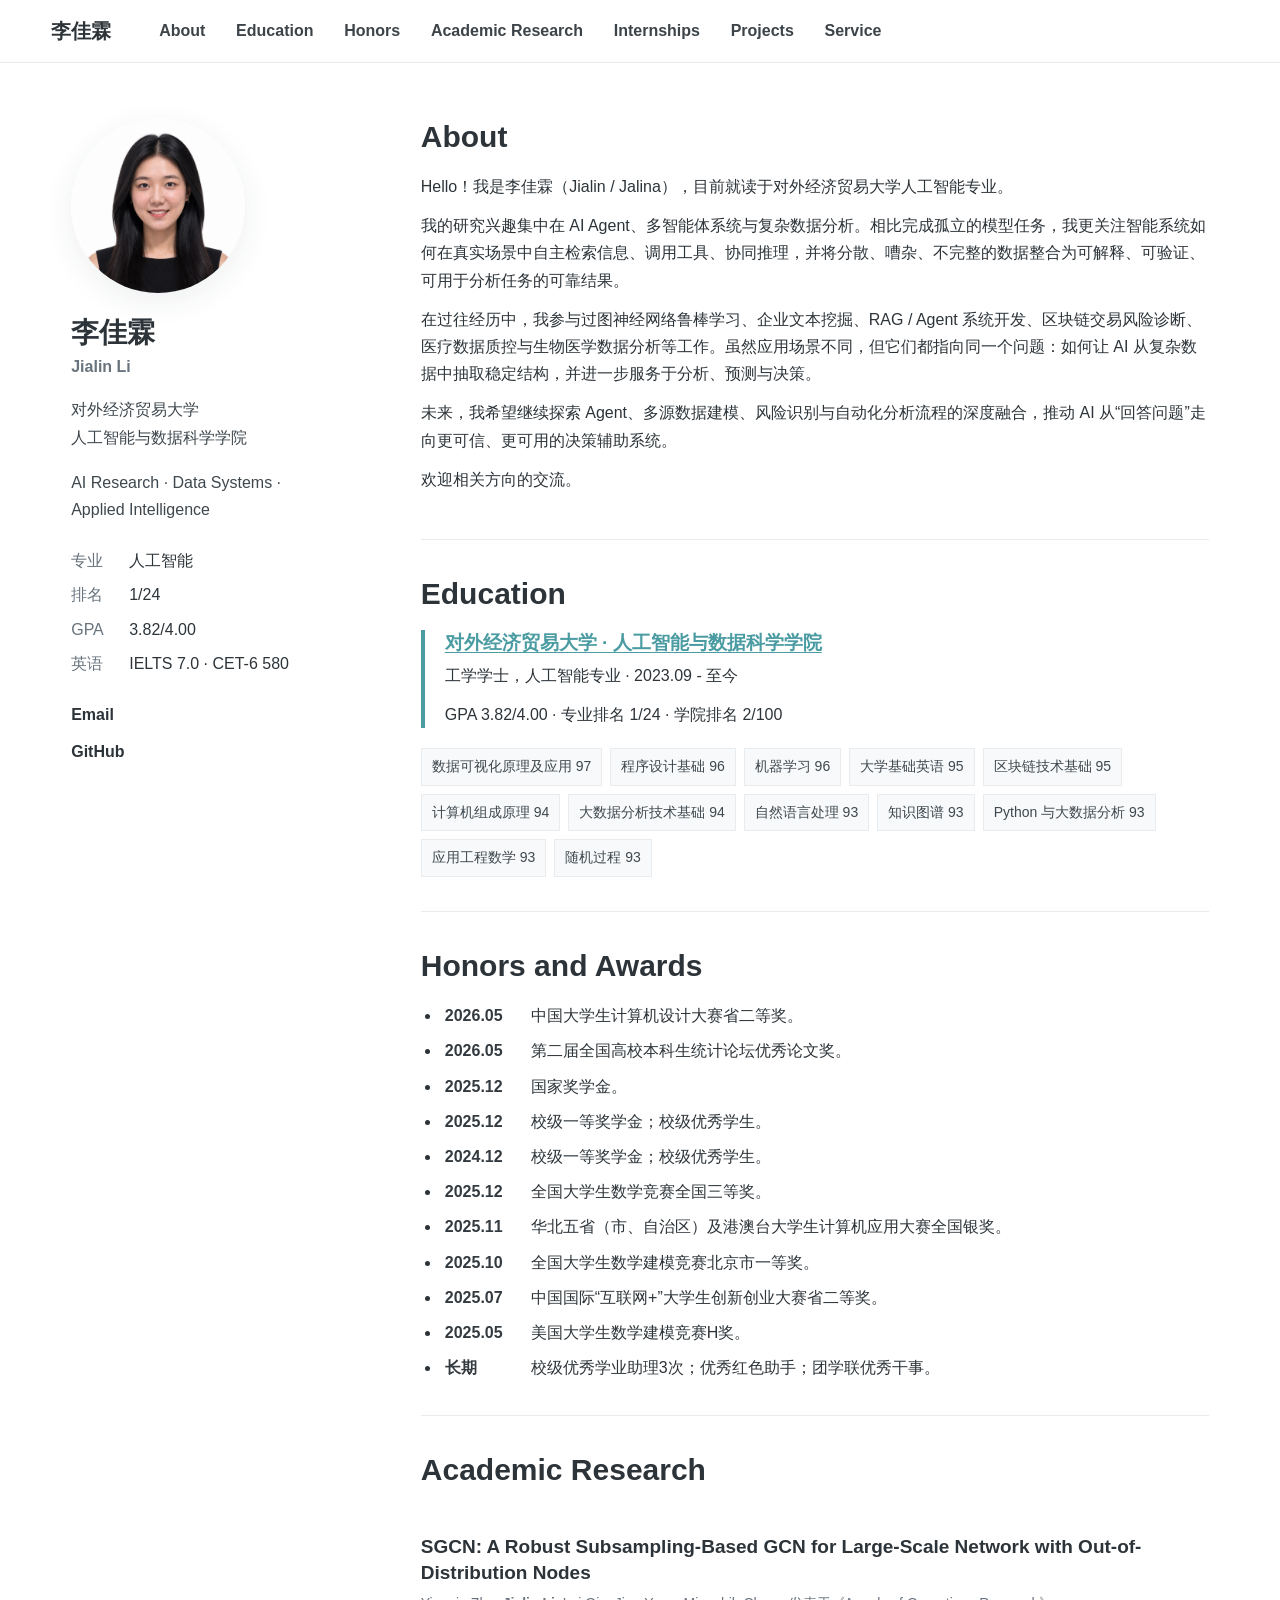
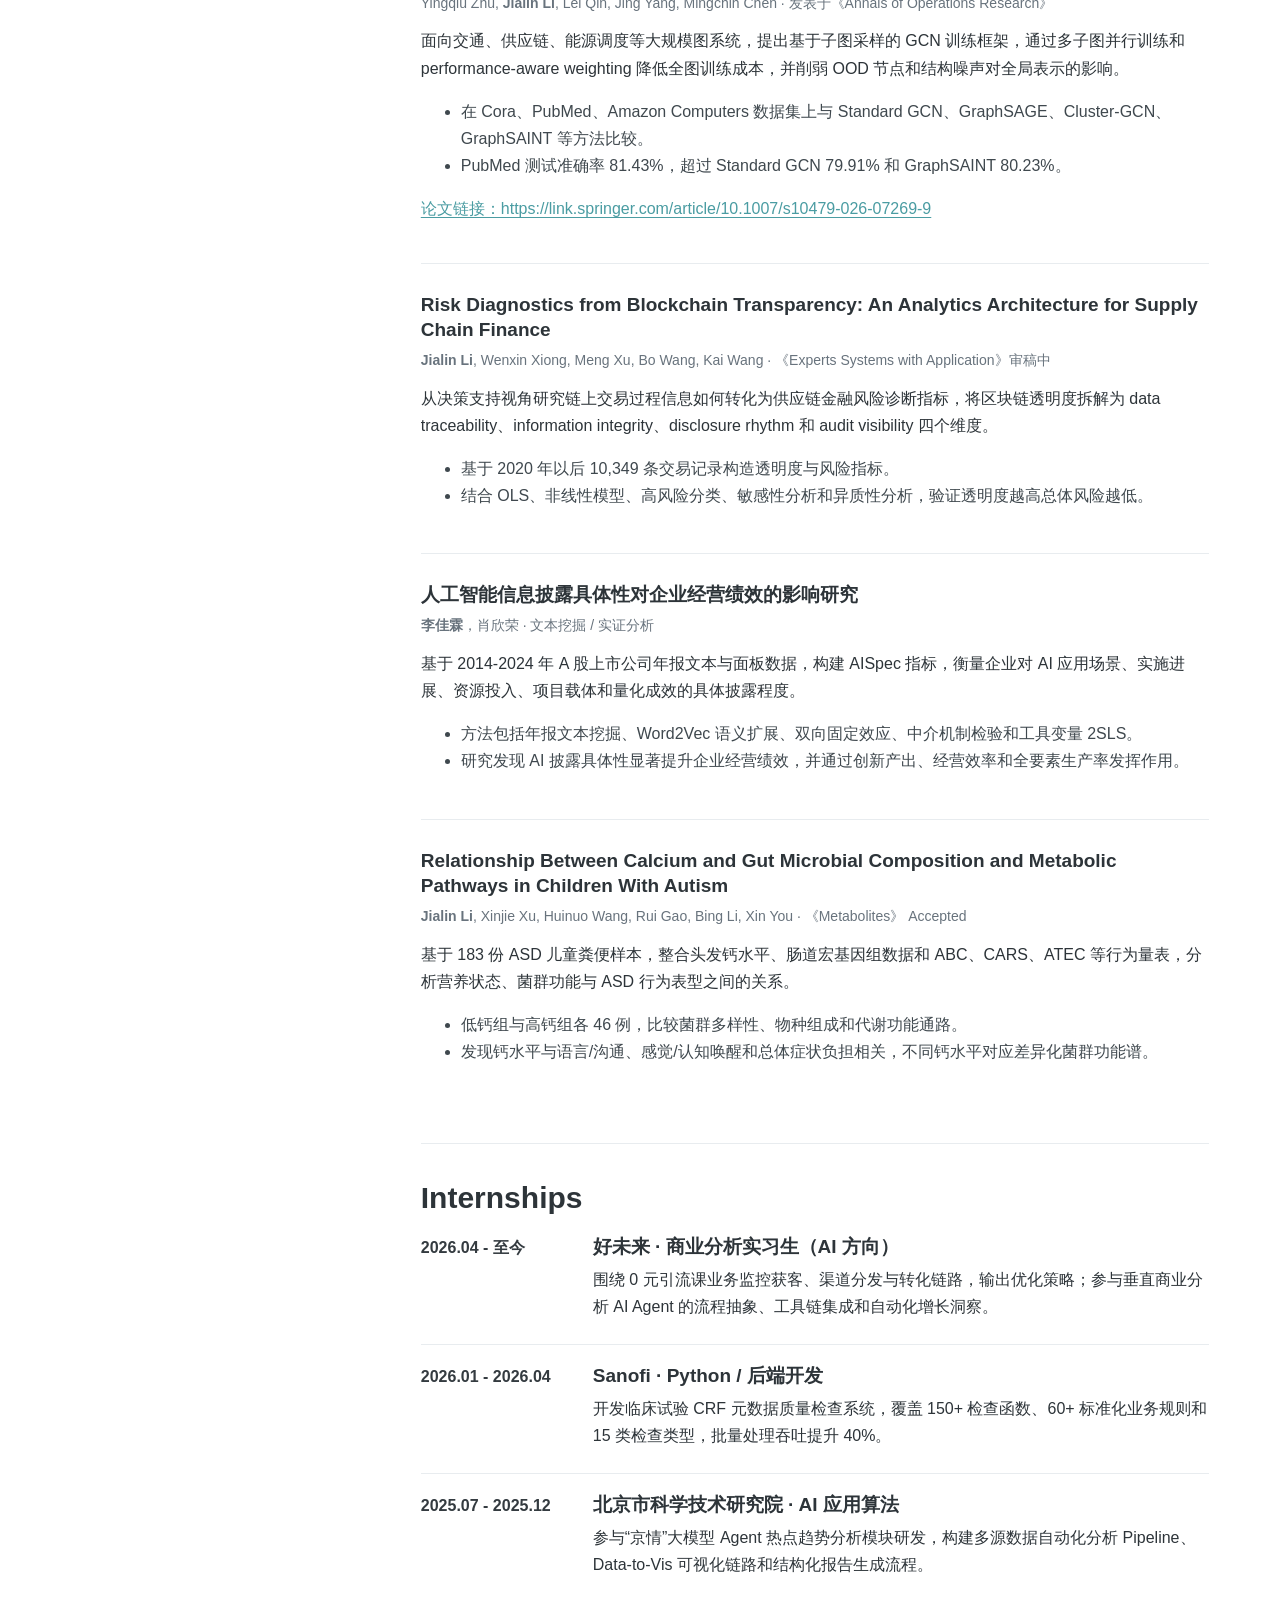
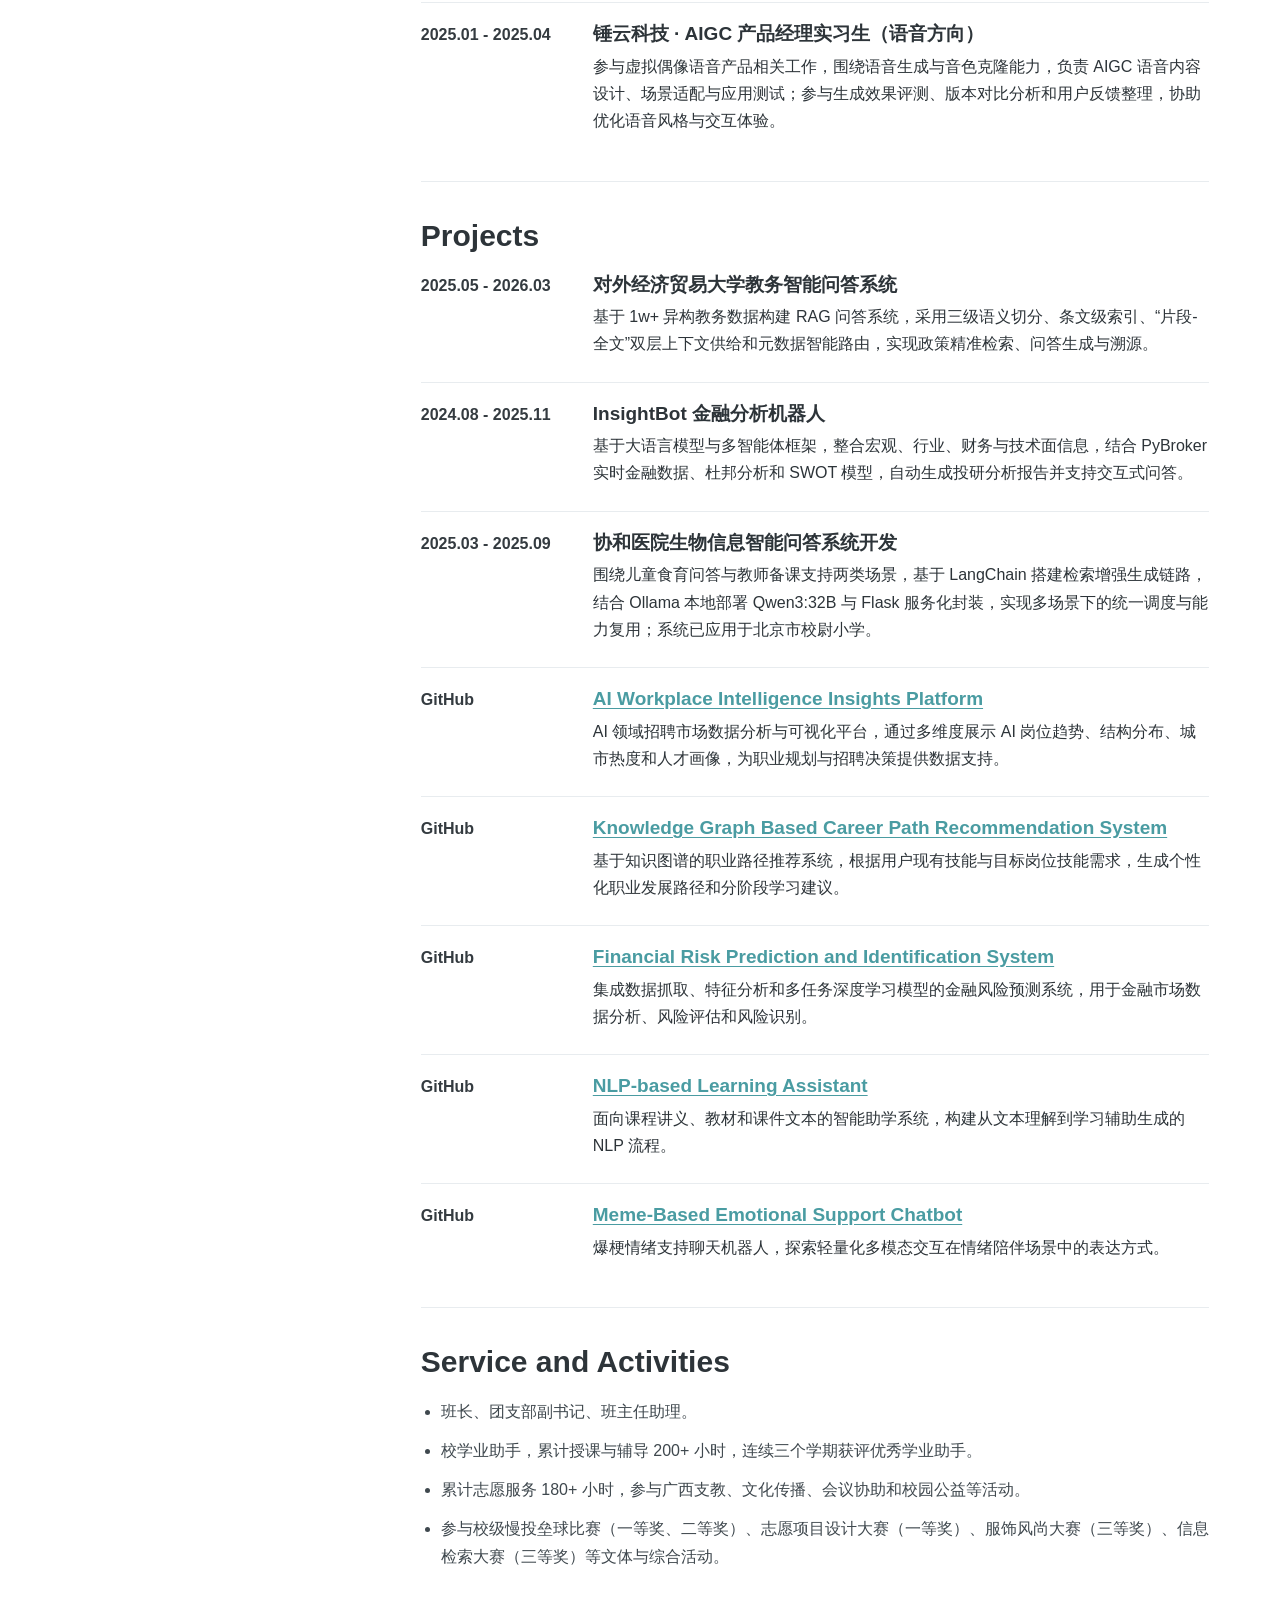
==== index.html @ 50bbad15 "Update index.html" ====
<!doctype html>
<html lang="zh-CN">
  <head>
    <meta charset="utf-8" />
    <meta name="viewport" content="width=device-width, initial-scale=1" />
    <meta name="description" content="李佳霖的学术个人主页。" />
    <title>李佳霖 | Academic Homepage</title>
    <link rel="stylesheet" href="scholar.css" />
  </head>
  <body>
    <header class="topbar">
      <a class="site-name" href="#home">李佳霖</a>
      <nav aria-label="页面导航">
        <a href="#about">About</a>
        <a href="#education">Education</a>
        <a href="#honors">Honors</a>
        <a href="#research">Academic Research</a>
        <a href="#internships">Internships</a>
        <a href="#projects">Projects</a>
        <a href="#service">Service</a>
      </nav>
    </header>

    <main id="home" class="layout">
      <aside class="sidebar">
        <img class="avatar" src="assets/avatar.jpg" alt="李佳霖头像" />
        <h1>李佳霖</h1>
        <p class="name-en">Jialin Li</p>
        <p class="affiliation">对外经济贸易大学<br />人工智能与数据科学学院</p>
        <p class="motto">AI Research · Data Systems · Applied Intelligence</p>

        <dl class="quick-info">
          <div><dt>专业</dt><dd>人工智能</dd></div>
          <div><dt>排名</dt><dd>1/24</dd></div>
          <div><dt>GPA</dt><dd>3.82/4.00</dd></div>
          <div><dt>英语</dt><dd>IELTS 7.0 · CET-6 580</dd></div>
        </dl>

        <div class="links">
          <a href="mailto:202393019@uibe.edu.cn">Email</a>
          <a href="https://github.com/Jaliiina" target="_blank" rel="noreferrer">GitHub</a>
        </div>
      </aside>

      <div class="content">
        <section id="about" class="section">
          <h2>About</h2>
          <p>
            Hello！我是李佳霖（Jialin / Jalina），目前就读于对外经济贸易大学人工智能专业。
          </p>
          <p>
            我的研究兴趣集中在 AI Agent、多智能体系统与复杂数据分析。相比完成孤立的模型任务，我更关注智能系统如何在真实场景中自主检索信息、调用工具、协同推理，并将分散、嘈杂、不完整的数据整合为可解释、可验证、可用于分析任务的可靠结果。
          </p>
          <p>
            在过往经历中，我参与过图神经网络鲁棒学习、企业文本挖掘、RAG / Agent 系统开发、区块链交易风险诊断、医疗数据质控与生物医学数据分析等工作。虽然应用场景不同，但它们都指向同一个问题：如何让 AI 从复杂数据中抽取稳定结构，并进一步服务于分析、预测与决策。
          </p>
          <p>
            未来，我希望继续探索 Agent、多源数据建模、风险识别与自动化分析流程的深度融合，推动 AI 从“回答问题”走向更可信、更可用的决策辅助系统。
          </p>
          <p>
            欢迎相关方向的交流。
          </p>
        </section>

        <section id="education" class="section">
          <h2>Education</h2>
          <div class="edu-item">
            <h3>对外经济贸易大学 · 人工智能与数据科学学院</h3>
            <p>工学学士，人工智能专业 · 2023.09 - 至今</p>
            <p>GPA 3.82/4.00 · 专业排名 1/24 · 学院排名 2/100</p>
          </div>
          <div class="course-grid">
            <span>数据可视化原理及应用 97</span>
            <span>程序设计基础 96</span>
            <span>机器学习 96</span>
            <span>大学基础英语 95</span>
            <span>区块链技术基础 95</span>
            <span>计算机组成原理 94</span>
            <span>大数据分析技术基础 94</span>
            <span>自然语言处理 93</span>
            <span>知识图谱 93</span>
            <span>Python 与大数据分析 93</span>
            <span>应用工程数学 93</span>
            <span>随机过程 93</span>
          </div>
        </section>

        <section id="honors" class="section">
          <h2>Honors and Awards</h2>
          <ul class="timeline compact">
            <li><time>2026.05</time><span>中国大学生计算机设计大赛省二等奖。</span></li>
            <li><time>2026.05</time><span>第二届全国高校本科生统计论坛优秀论文奖。</span></li>
            <li><time>2025.12</time><span>国家奖学金。</span></li>
            <li><time>2025.12</time><span>校级一等奖学金；校级优秀学生。</span></li>
            <li><time>2024.12</time><span>校级一等奖学金；校级优秀学生。</span></li>
            <li><time>2025.12</time><span>全国大学生数学竞赛全国三等奖。</span></li>
            <li><time>2025.11</time><span>华北五省（市、自治区）及港澳台大学生计算机应用大赛全国银奖。</span></li>
            <li><time>2025.10</time><span>全国大学生数学建模竞赛北京市一等奖。</span></li>
            <li><time>2025.07</time><span>中国国际“互联网+”大学生创新创业大赛省二等奖。</span></li>
            <li><time>2025.05</time><span>美国大学生数学建模竞赛H奖。</span></li>
            <li><time>长期</time><span>校级优秀学业助理3次；优秀红色助手；团学联优秀干事。</span></li>
          </ul>
        </section>

        <section id="research" class="section">
          <h2>Academic Research</h2>

          <article class="publication">
            <h3>SGCN: A Robust Subsampling-Based GCN for Large-Scale Network with Out-of-Distribution Nodes</h3>
            <p class="meta">Yingqiu Zhu, <b>Jialin Li</b>, Lei Qin, Jing Yang, Mingchih Chen · 发表于《Annals of Operations Research》</p>
            <p>面向交通、供应链、能源调度等大规模图系统，提出基于子图采样的 GCN 训练框架，通过多子图并行训练和 performance-aware weighting 降低全图训练成本，并削弱 OOD 节点和结构噪声对全局表示的影响。</p>
            <ul>
              <li>在 Cora、PubMed、Amazon Computers 数据集上与 Standard GCN、GraphSAGE、Cluster-GCN、GraphSAINT 等方法比较。</li>
              <li>PubMed 测试准确率 81.43%，超过 Standard GCN 79.91% 和 GraphSAINT 80.23%。</li>
            </ul>
            
            <p class="paper-link">
             <a href="https://link.springer.com/article/10.1007/s10479-026-07269-9" target="_blank" rel="noopener">论文链接：https://link.springer.com/article/10.1007/s10479-026-07269-9</a>
            </p>
          </article>

          <article class="publication">
            <h3>Risk Diagnostics from Blockchain Transparency: An Analytics Architecture for Supply Chain Finance</h3>
            <p class="meta"><b>Jialin Li</b>, Wenxin Xiong, Meng Xu, Bo Wang, Kai Wang · 《Experts Systems with Application》审稿中</p>
            <p>从决策支持视角研究链上交易过程信息如何转化为供应链金融风险诊断指标，将区块链透明度拆解为 data traceability、information integrity、disclosure rhythm 和 audit visibility 四个维度。</p>
            <ul>
              <li>基于 2020 年以后 10,349 条交易记录构造透明度与风险指标。</li>
              <li>结合 OLS、非线性模型、高风险分类、敏感性分析和异质性分析，验证透明度越高总体风险越低。</li>
            </ul>
          </article>

          <article class="publication">
            <h3>人工智能信息披露具体性对企业经营绩效的影响研究</h3>
            <p class="meta"><b>李佳霖</b>，肖欣荣 · 文本挖掘 / 实证分析</p>
            <p>基于 2014-2024 年 A 股上市公司年报文本与面板数据，构建 AISpec 指标，衡量企业对 AI 应用场景、实施进展、资源投入、项目载体和量化成效的具体披露程度。</p>
            <ul>
              <li>方法包括年报文本挖掘、Word2Vec 语义扩展、双向固定效应、中介机制检验和工具变量 2SLS。</li>
              <li>研究发现 AI 披露具体性显著提升企业经营绩效，并通过创新产出、经营效率和全要素生产率发挥作用。</li>
            </ul>
          </article>

          <article class="publication">
            <h3>Relationship Between Calcium and Gut Microbial Composition and Metabolic Pathways in Children With Autism</h3>
            <p class="meta"><b>Jialin Li</b>, Xinjie Xu, Huinuo Wang, Rui Gao, Bing Li, Xin You · 《Metabolites》 Accepted</p>
            <p>基于 183 份 ASD 儿童粪便样本，整合头发钙水平、肠道宏基因组数据和 ABC、CARS、ATEC 等行为量表，分析营养状态、菌群功能与 ASD 行为表型之间的关系。</p>
            <ul>
              <li>低钙组与高钙组各 46 例，比较菌群多样性、物种组成和代谢功能通路。</li>
              <li>发现钙水平与语言/沟通、感觉/认知唤醒和总体症状负担相关，不同钙水平对应差异化菌群功能谱。</li>
            </ul>
          </article>
        </section>

        <section id="internships" class="section">
          <h2>Internships</h2>
          <ul class="experience">
            <li>
              <time>2026.04 - 至今</time>
              <div>
                <h3>好未来 · 商业分析实习生（AI 方向）</h3>
                <p>围绕 0 元引流课业务监控获客、渠道分发与转化链路，输出优化策略；参与垂直商业分析 AI Agent 的流程抽象、工具链集成和自动化增长洞察。</p>
              </div>
            </li>
            <li>
              <time>2026.01 - 2026.04</time>
              <div>
                <h3>Sanofi · Python / 后端开发</h3>
                <p>开发临床试验 CRF 元数据质量检查系统，覆盖 150+ 检查函数、60+ 标准化业务规则和 15 类检查类型，批量处理吞吐提升 40%。</p>
              </div>
            </li>
            <li>
              <time>2025.07 - 2025.12</time>
              <div>
                <h3>北京市科学技术研究院 · AI 应用算法</h3>
                <p>参与“京情”大模型 Agent 热点趋势分析模块研发，构建多源数据自动化分析 Pipeline、Data-to-Vis 可视化链路和结构化报告生成流程。</p>
              </div>
            </li>
            <li>
              <time>2025.01 - 2025.04</time>
              <div>
                <h3>锤云科技 · AIGC 产品经理实习生（语音方向）</h3>
                <p>参与虚拟偶像语音产品相关工作，围绕语音生成与音色克隆能力，负责 AIGC 语音内容设计、场景适配与应用测试；参与生成效果评测、版本对比分析和用户反馈整理，协助优化语音风格与交互体验。</p>
              </div>
            </li>
          </ul>
        </section>

        <section id="projects" class="section">
          <h2>Projects</h2>
          <ul class="experience">
            <li>
              <time>2025.05 - 2026.03</time>
              <div>
                <h3>对外经济贸易大学教务智能问答系统</h3>
                <p>基于 1w+ 异构教务数据构建 RAG 问答系统，采用三级语义切分、条文级索引、“片段-全文”双层上下文供给和元数据智能路由，实现政策精准检索、问答生成与溯源。</p>
              </div>
            </li>
            <li>
              <time>2024.08 - 2025.11</time>
              <div>
                <h3>InsightBot 金融分析机器人</h3>
                <p>基于大语言模型与多智能体框架，整合宏观、行业、财务与技术面信息，结合 PyBroker 实时金融数据、杜邦分析和 SWOT 模型，自动生成投研分析报告并支持交互式问答。</p>
              </div>
            </li>
            <li>
              <time>2025.03 - 2025.09</time>
              <div>
                <h3>协和医院生物信息智能问答系统开发</h3>
                <p>围绕儿童食育问答与教师备课支持两类场景，基于 LangChain 搭建检索增强生成链路，结合 Ollama 本地部署 Qwen3:32B 与 Flask 服务化封装，实现多场景下的统一调度与能力复用；系统已应用于北京市校尉小学。</p>
              </div>
            </li>
            <li>
              <time>GitHub</time>
              <div>
                <h3><a href="https://github.com/Jaliiina/AI-Workplace-Intelligence-Insights-Platform" target="_blank" rel="noreferrer">AI Workplace Intelligence Insights Platform</a></h3>
                <p>AI 领域招聘市场数据分析与可视化平台，通过多维度展示 AI 岗位趋势、结构分布、城市热度和人才画像，为职业规划与招聘决策提供数据支持。</p>
              </div>
            </li>
            <li>
              <time>GitHub</time>
              <div>
                <h3><a href="https://github.com/Jaliiina/Knowledge-Graph-Based-Career-Path-Recommendation-System" target="_blank" rel="noreferrer">Knowledge Graph Based Career Path Recommendation System</a></h3>
                <p>基于知识图谱的职业路径推荐系统，根据用户现有技能与目标岗位技能需求，生成个性化职业发展路径和分阶段学习建议。</p>
              </div>
            </li>
            <li>
              <time>GitHub</time>
              <div>
                <h3><a href="https://github.com/Jaliiina/Financial-Risk-Prediction-and-Identification-System" target="_blank" rel="noreferrer">Financial Risk Prediction and Identification System</a></h3>
                <p>集成数据抓取、特征分析和多任务深度学习模型的金融风险预测系统，用于金融市场数据分析、风险评估和风险识别。</p>
              </div>
            </li>
            <li>
              <time>GitHub</time>
              <div>
                <h3><a href="https://github.com/Jaliiina/NLP-based-Learning-Assistant" target="_blank" rel="noreferrer">NLP-based Learning Assistant</a></h3>
                <p>面向课程讲义、教材和课件文本的智能助学系统，构建从文本理解到学习辅助生成的 NLP 流程。</p>
              </div>
            </li>
            <li>
              <time>GitHub</time>
              <div>
                <h3><a href="https://github.com/Jaliiina/Meme-Based-Emotional-Support-Chatbot" target="_blank" rel="noreferrer">Meme-Based Emotional Support Chatbot</a></h3>
                <p>爆梗情绪支持聊天机器人，探索轻量化多模态交互在情绪陪伴场景中的表达方式。</p>
              </div>
            </li>
          </ul>
        </section>

        <section id="service" class="section">
          <h2>Service and Activities</h2>
          <ul class="service-list">
            <li>班长、团支部副书记、班主任助理。</li>
            <li>校学业助手，累计授课与辅导 200+ 小时，连续三个学期获评优秀学业助手。</li>
            <li>累计志愿服务 180+ 小时，参与广西支教、文化传播、会议协助和校园公益等活动。</li>
            <li>参与校级慢投垒球比赛（一等奖、二等奖）、志愿项目设计大赛（一等奖）、服饰风尚大赛（三等奖）、信息检索大赛（三等奖）等文体与综合活动。</li>
          </ul>
        </section>
      </div>
    </main>
  </body>
</html>
---- scholar.css ----
:root {
  --ink: #2d3439;
  --muted: #68737d;
  --link: #4a9ca2;
  --line: #e8ecef;
  --soft: #f7f9fa;
  --paper: #ffffff;
  --accent: #2f6f86;
}

* {
  box-sizing: border-box;
}

html {
  scroll-behavior: smooth;
}

body {
  margin: 0;
  color: var(--ink);
  background: var(--paper);
  font-family: Inter, "Segoe UI", "PingFang SC", "Microsoft YaHei", Arial, sans-serif;
  line-height: 1.7;
}

a {
  color: var(--link);
  text-decoration: underline;
  text-underline-offset: 3px;
}

.topbar {
  position: sticky;
  top: 0;
  z-index: 10;
  display: flex;
  align-items: center;
  gap: 48px;
  border-bottom: 1px solid var(--line);
  padding: 14px clamp(18px, 4vw, 54px);
  background: rgba(255, 255, 255, 0.94);
  backdrop-filter: blur(10px);
}

.site-name {
  color: var(--ink);
  font-size: 20px;
  font-weight: 800;
  text-decoration: none;
}

.topbar nav {
  display: flex;
  gap: clamp(16px, 2.4vw, 34px);
  overflow-x: auto;
  white-space: nowrap;
}

.topbar nav a {
  color: #3d4449;
  font-weight: 650;
  text-decoration: none;
}

.topbar nav a:hover {
  color: var(--accent);
}

.layout {
  display: grid;
  grid-template-columns: 260px minmax(0, 1fr);
  gap: clamp(42px, 7vw, 96px);
  max-width: 1240px;
  margin: 0 auto;
  padding: 56px clamp(20px, 4vw, 54px) 90px;
}

.sidebar {
  position: sticky;
  top: 86px;
  align-self: start;
}

.avatar {
  display: block;
  width: 174px;
  height: 174px;
  border-radius: 50%;
  object-fit: cover;
  object-position: center 42%;
  box-shadow: 0 8px 30px rgba(33, 49, 58, 0.08);
}

.sidebar h1 {
  margin: 24px 0 0;
  font-size: 28px;
  line-height: 1.15;
}

.name-en {
  margin: 4px 0 16px;
  color: var(--muted);
  font-weight: 700;
}

.affiliation,
.motto {
  margin: 0 0 18px;
  color: #3e474d;
}

.quick-info {
  display: grid;
  gap: 7px;
  margin: 24px 0;
}

.quick-info div {
  display: grid;
  grid-template-columns: 48px 1fr;
  gap: 10px;
}

.quick-info dt {
  color: var(--muted);
}

.quick-info dd {
  margin: 0;
  color: var(--ink);
}

.links {
  display: grid;
  gap: 10px;
}

.links a {
  color: var(--ink);
  font-weight: 650;
  text-decoration: none;
}

.links a:hover {
  color: var(--accent);
}

.content {
  min-width: 0;
}

.section {
  scroll-margin-top: 90px;
  border-bottom: 1px solid var(--line);
  padding: 0 0 34px;
  margin-bottom: 36px;
}

.section h2 {
  margin: 0 0 18px;
  font-size: 30px;
  line-height: 1.2;
}

.section h3 {
  margin: 0 0 6px;
  font-size: 19px;
  line-height: 1.35;
}

.section p {
  margin: 0 0 12px;
}

.timeline,
.experience,
.service-list {
  display: grid;
  gap: 12px;
  margin: 0;
  padding-left: 20px;
}

.timeline li {
  padding-left: 4px;
}

.timeline time,
.experience time {
  display: inline-block;
  min-width: 86px;
  color: #343b40;
  font-weight: 800;
}

.timeline.compact {
  gap: 8px;
}

.publication {
  border-top: 1px solid var(--line);
  padding: 28px 0;
}

.publication:first-of-type {
  border-top: 0;
}

.meta {
  color: var(--muted);
  font-size: 14px;
}

.publication ul,
.service-list {
  color: #3f484e;
}

.activity-list {
  display: grid;
  gap: 6px;
  margin: 8px 0 0;
  padding-left: 20px;
  color: #3f484e;
}

.edu-item {
  border-left: 4px solid var(--link);
  padding-left: 20px;
  margin-bottom: 20px;
}

.edu-item h3 {
  color: var(--link);
  text-decoration: underline;
  text-underline-offset: 3px;
}

.course-grid {
  display: flex;
  flex-wrap: wrap;
  gap: 8px;
}

.course-grid span {
  border: 1px solid var(--line);
  padding: 6px 10px;
  background: var(--soft);
  color: #3f484e;
  font-size: 14px;
}

.experience {
  padding-left: 0;
  list-style: none;
}

.experience li {
  display: grid;
  grid-template-columns: 150px minmax(0, 1fr);
  gap: 22px;
  border-top: 1px solid var(--line);
  padding-top: 18px;
}

.experience li:first-child {
  border-top: 0;
  padding-top: 0;
}

@media (max-width: 900px) {
  .layout {
    grid-template-columns: 1fr;
    gap: 34px;
  }

  .sidebar {
    position: static;
  }

  .avatar {
    width: 150px;
    height: 150px;
  }

  .experience li {
    grid-template-columns: 1fr;
  }

}

@media (max-width: 640px) {
  .topbar {
    align-items: flex-start;
    flex-direction: column;
    gap: 10px;
  }

  .topbar nav {
    width: 100%;
  }

  .layout {
    padding-top: 34px;
  }
}
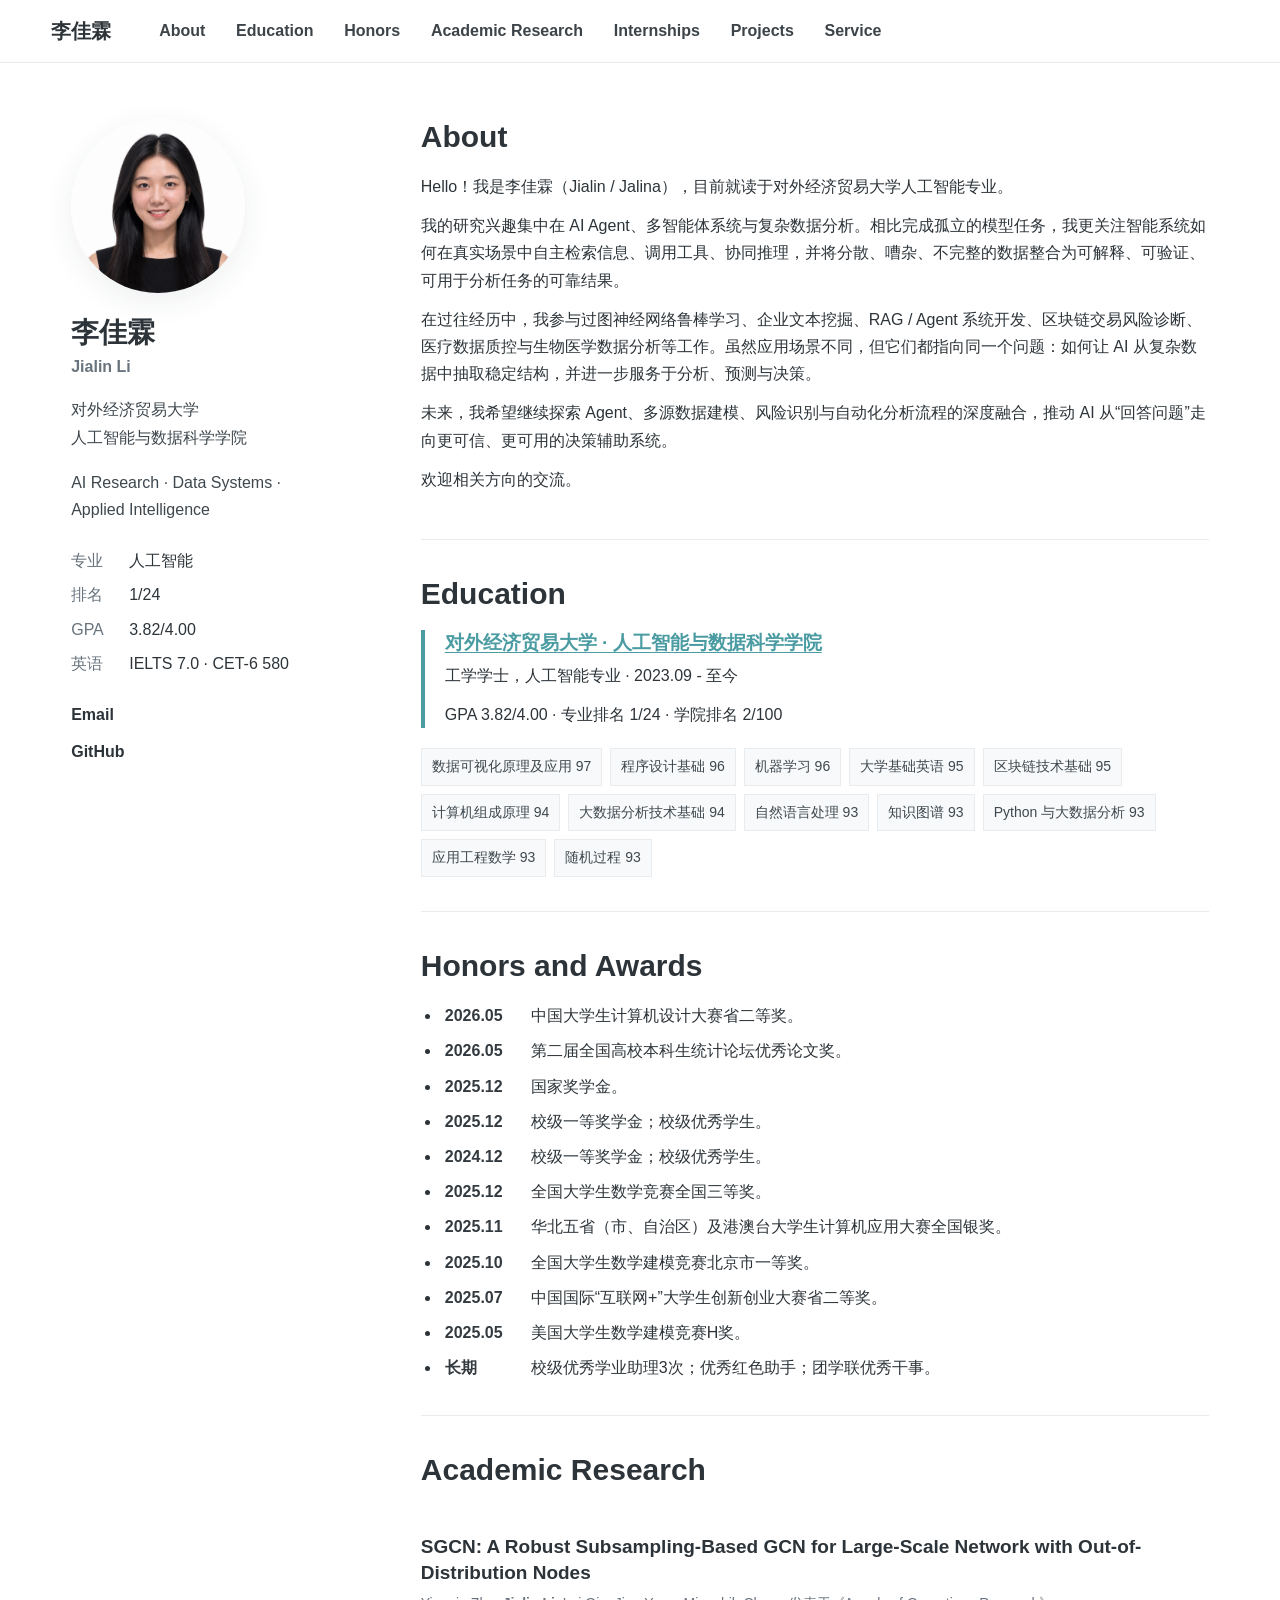
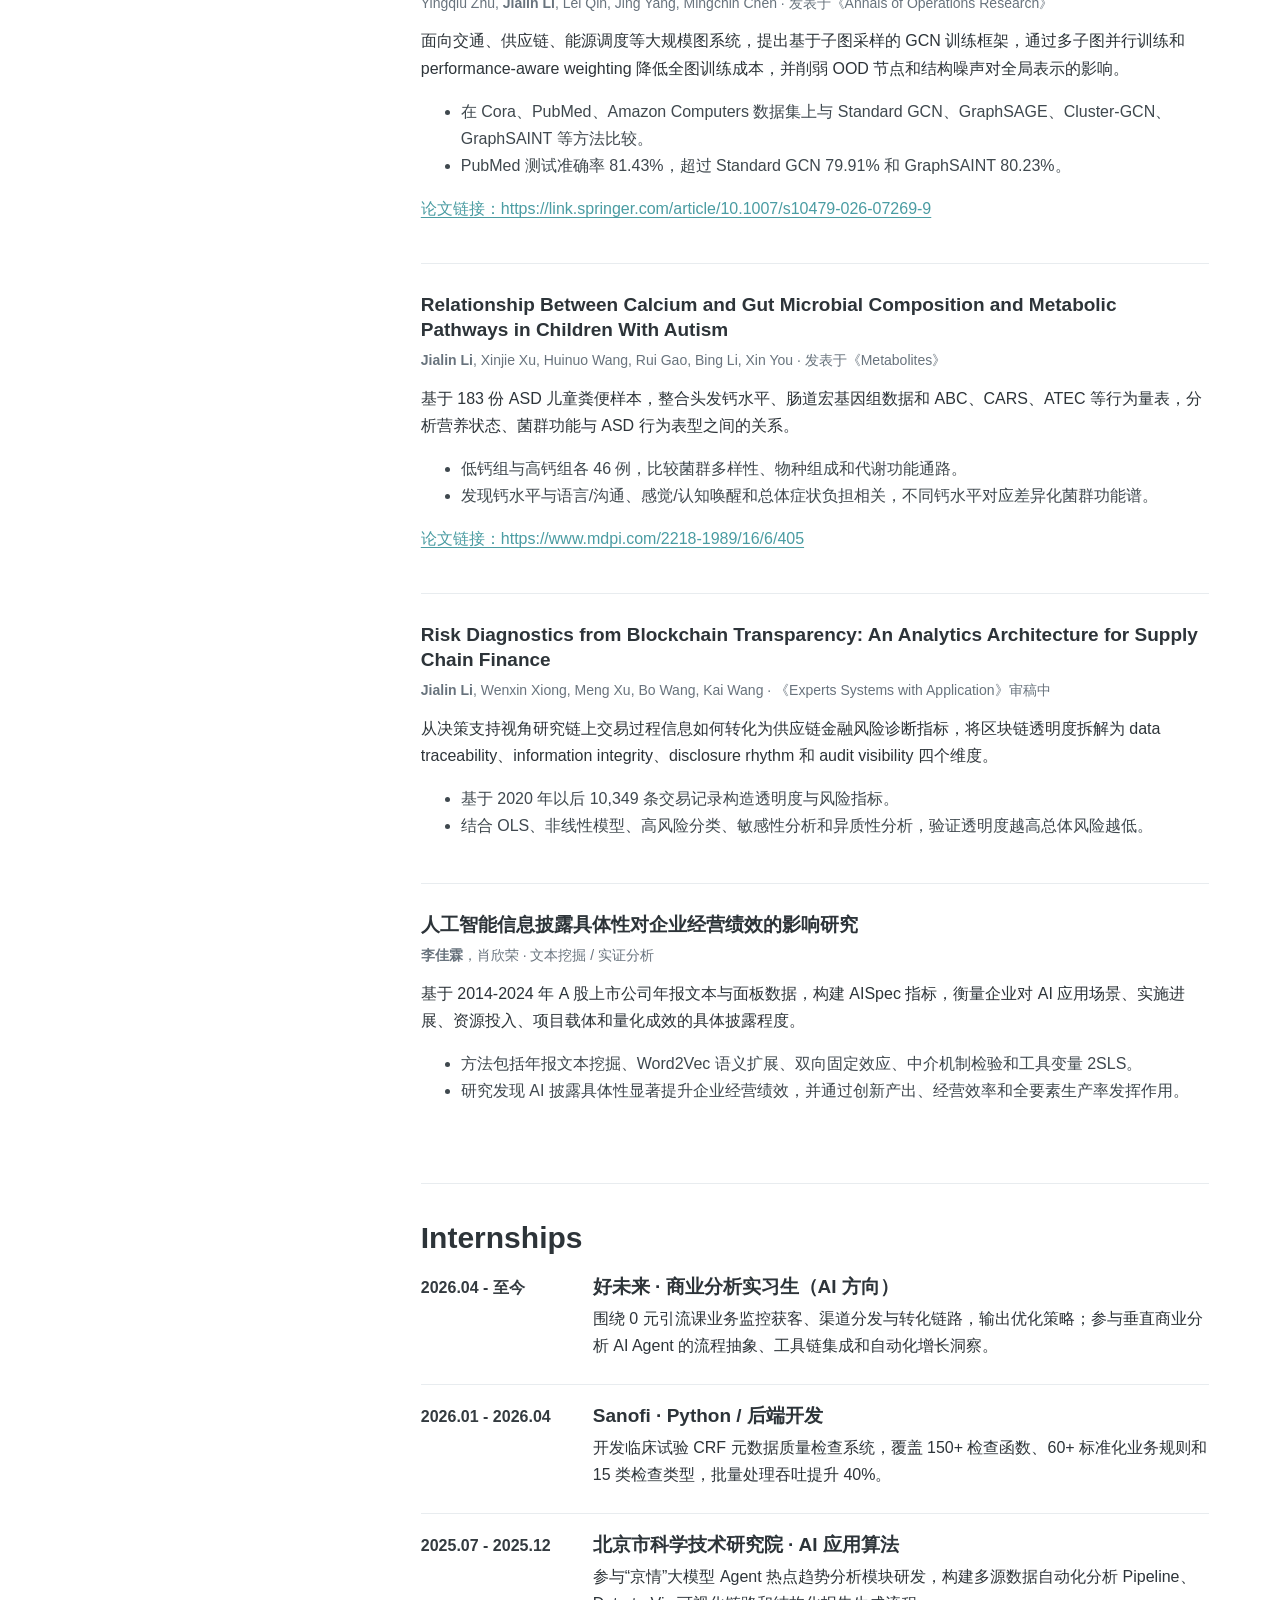
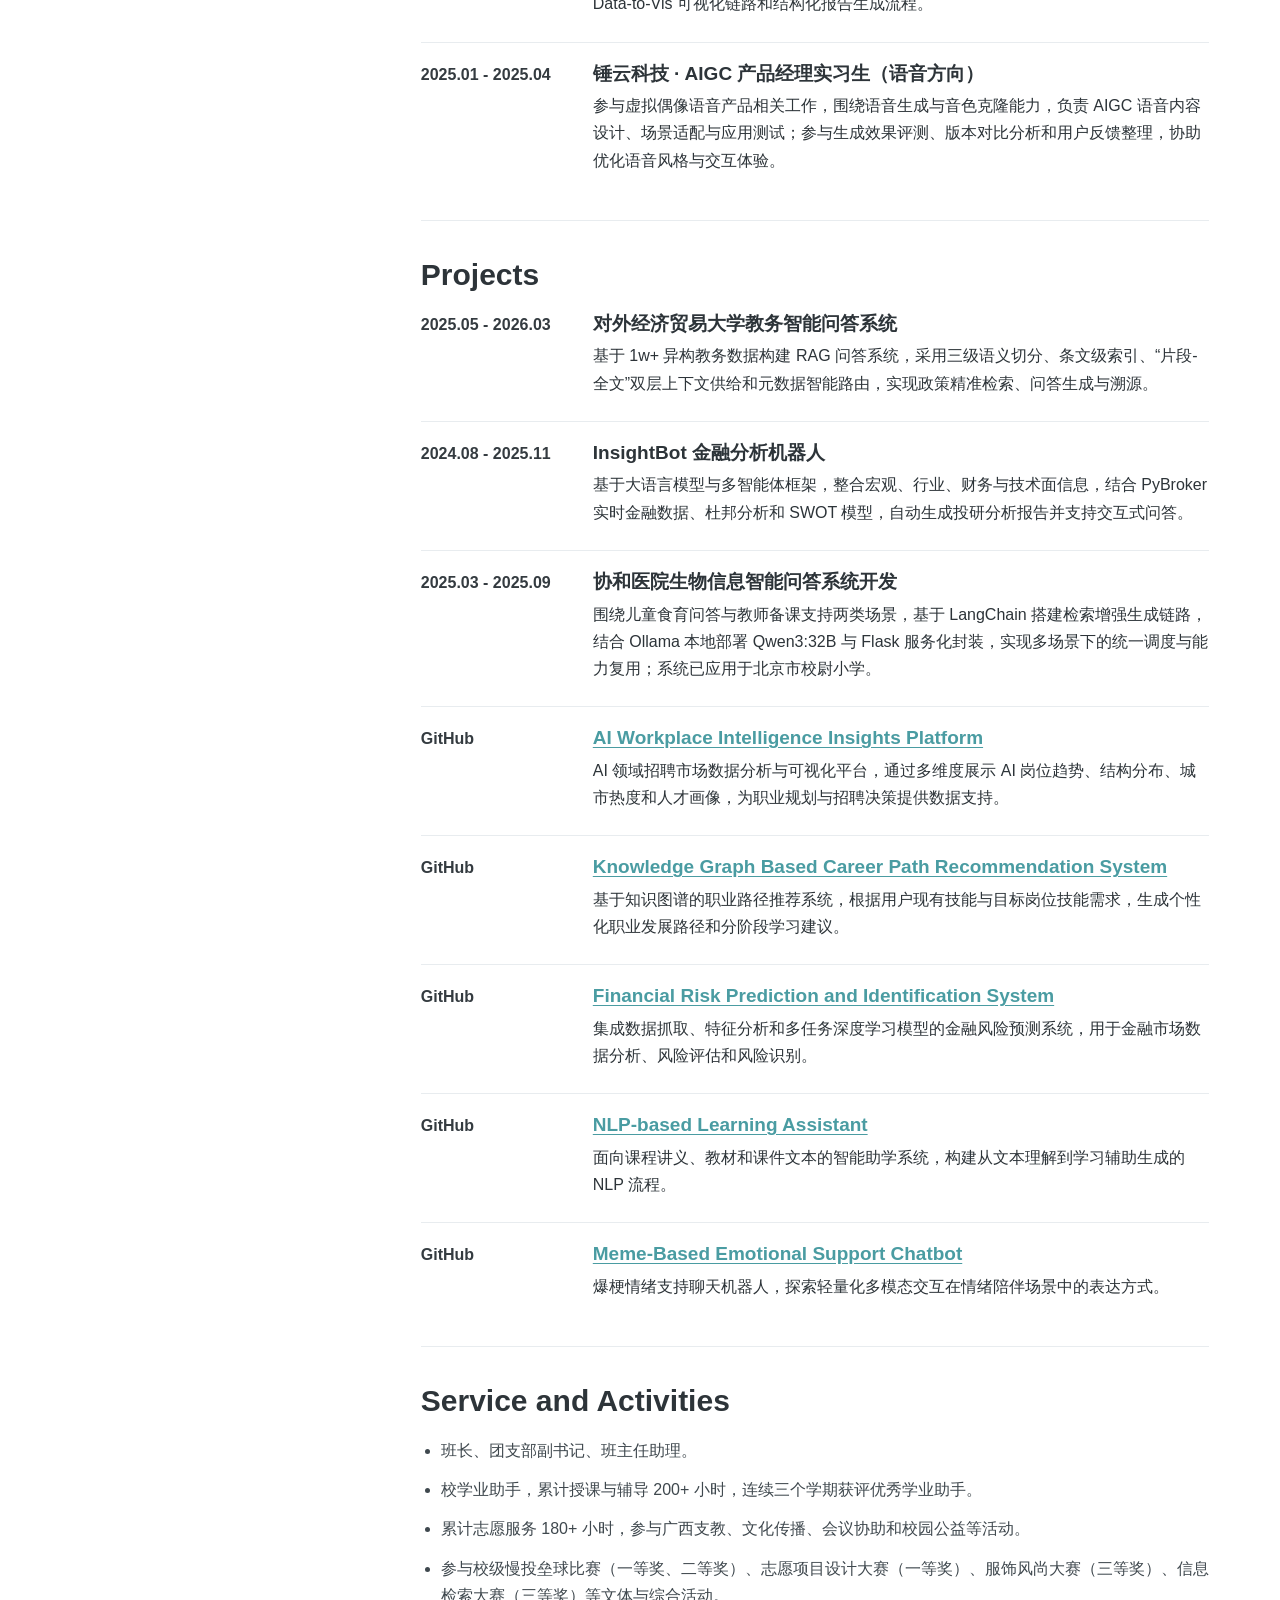
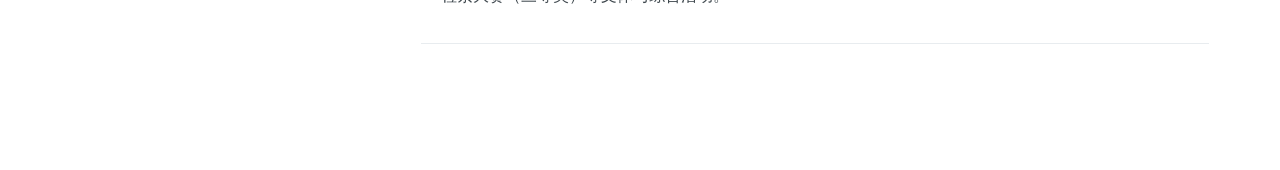
==== commit 74c1d9b1: "Update index.html" ====
--- a/index.html
+++ b/index.html
@@ -119,6 +119,20 @@
             </p>
           </article>
 
+         <article class="publication">
+            <h3>Relationship Between Calcium and Gut Microbial Composition and Metabolic Pathways in Children With Autism</h3>
+            <p class="meta"><b>Jialin Li</b>, Xinjie Xu, Huinuo Wang, Rui Gao, Bing Li, Xin You · 发表于《Metabolites》</p>
+            <p>基于 183 份 ASD 儿童粪便样本，整合头发钙水平、肠道宏基因组数据和 ABC、CARS、ATEC 等行为量表，分析营养状态、菌群功能与 ASD 行为表型之间的关系。</p>
+            <ul>
+              <li>低钙组与高钙组各 46 例，比较菌群多样性、物种组成和代谢功能通路。</li>
+              <li>发现钙水平与语言/沟通、感觉/认知唤醒和总体症状负担相关，不同钙水平对应差异化菌群功能谱。</li>
+            </ul>
+
+            <p class="paper-link">
+             <a href="https://www.mdpi.com/2218-1989/16/6/405" target="_blank" rel="noopener">论文链接：https://www.mdpi.com/2218-1989/16/6/405</a>
+            </p>
+          </article>
+        
           <article class="publication">
             <h3>Risk Diagnostics from Blockchain Transparency: An Analytics Architecture for Supply Chain Finance</h3>
             <p class="meta"><b>Jialin Li</b>, Wenxin Xiong, Meng Xu, Bo Wang, Kai Wang · 《Experts Systems with Application》审稿中</p>
@@ -138,18 +152,8 @@
               <li>研究发现 AI 披露具体性显著提升企业经营绩效，并通过创新产出、经营效率和全要素生产率发挥作用。</li>
             </ul>
           </article>
-
-          <article class="publication">
-            <h3>Relationship Between Calcium and Gut Microbial Composition and Metabolic Pathways in Children With Autism</h3>
-            <p class="meta"><b>Jialin Li</b>, Xinjie Xu, Huinuo Wang, Rui Gao, Bing Li, Xin You · 《Metabolites》 Accepted</p>
-            <p>基于 183 份 ASD 儿童粪便样本，整合头发钙水平、肠道宏基因组数据和 ABC、CARS、ATEC 等行为量表，分析营养状态、菌群功能与 ASD 行为表型之间的关系。</p>
-            <ul>
-              <li>低钙组与高钙组各 46 例，比较菌群多样性、物种组成和代谢功能通路。</li>
-              <li>发现钙水平与语言/沟通、感觉/认知唤醒和总体症状负担相关，不同钙水平对应差异化菌群功能谱。</li>
-            </ul>
-          </article>
-        </section>
-
+        </section>
+        
         <section id="internships" class="section">
           <h2>Internships</h2>
           <ul class="experience">
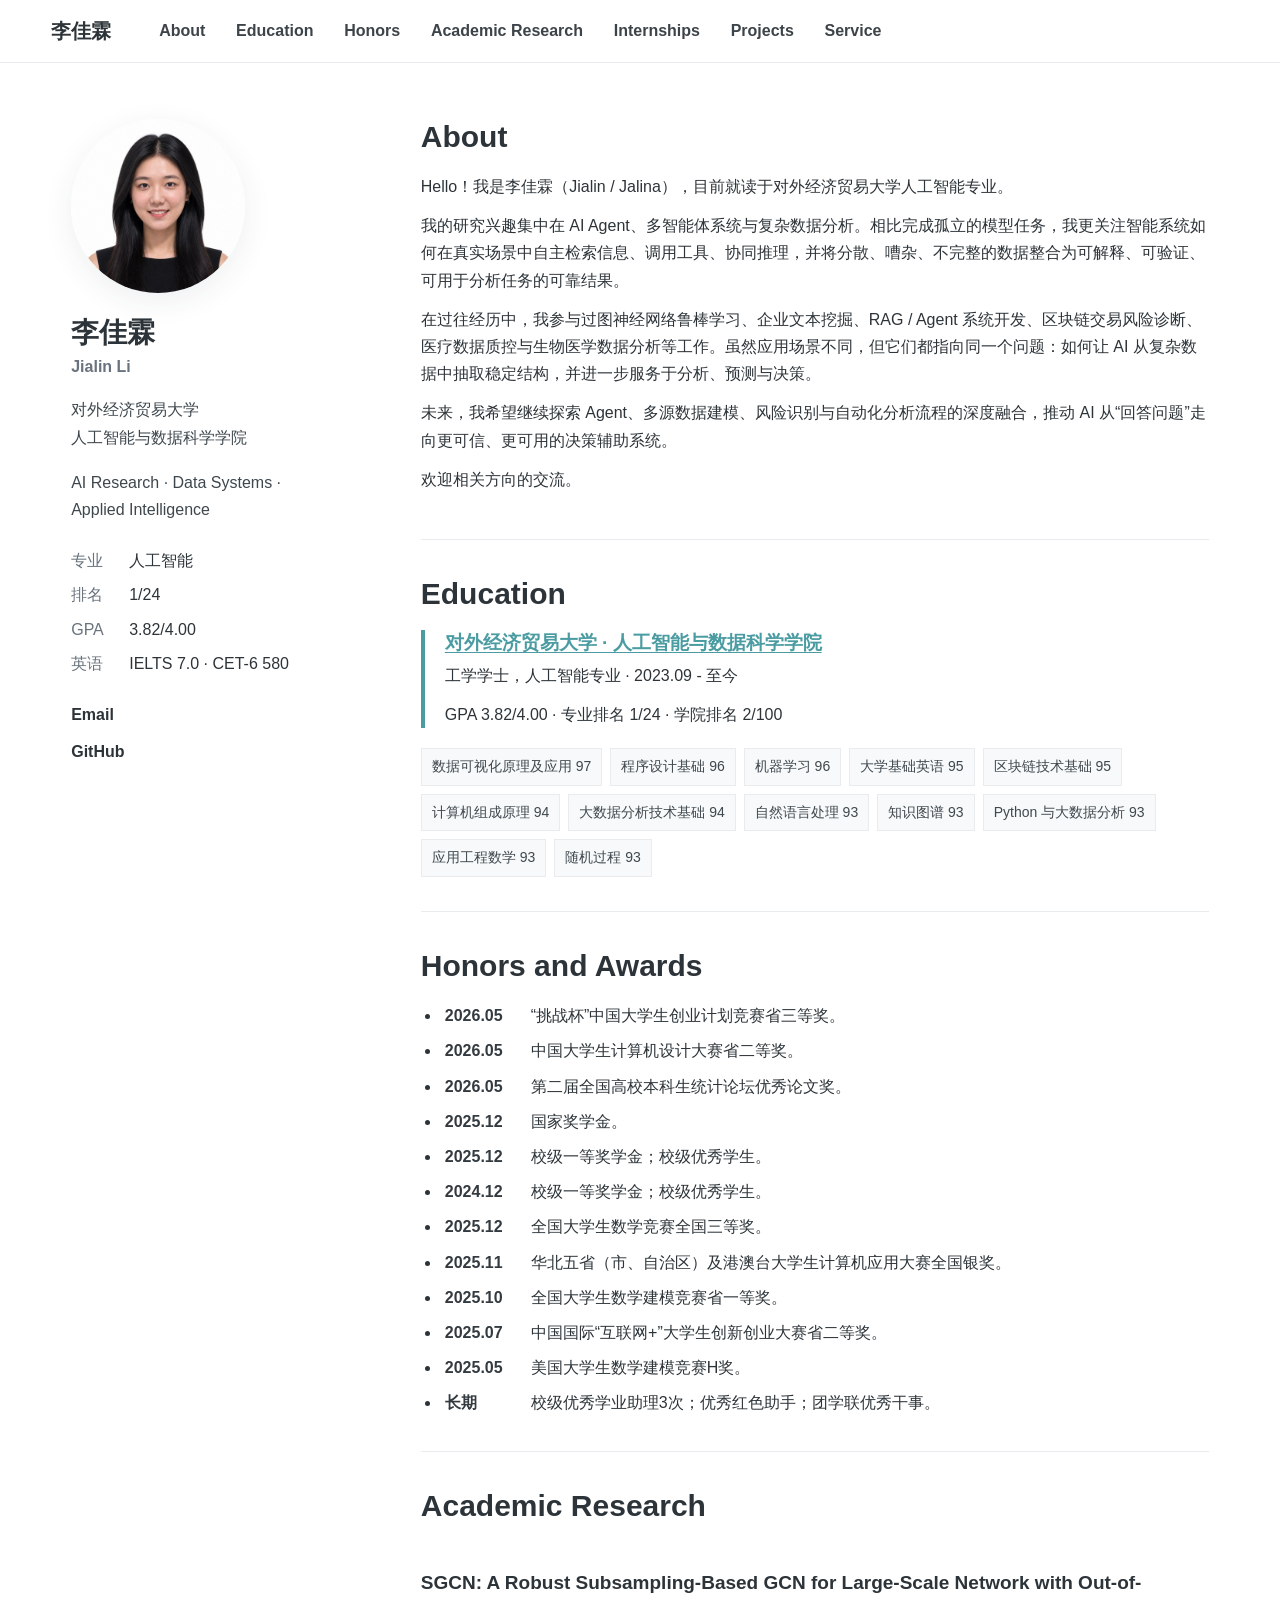
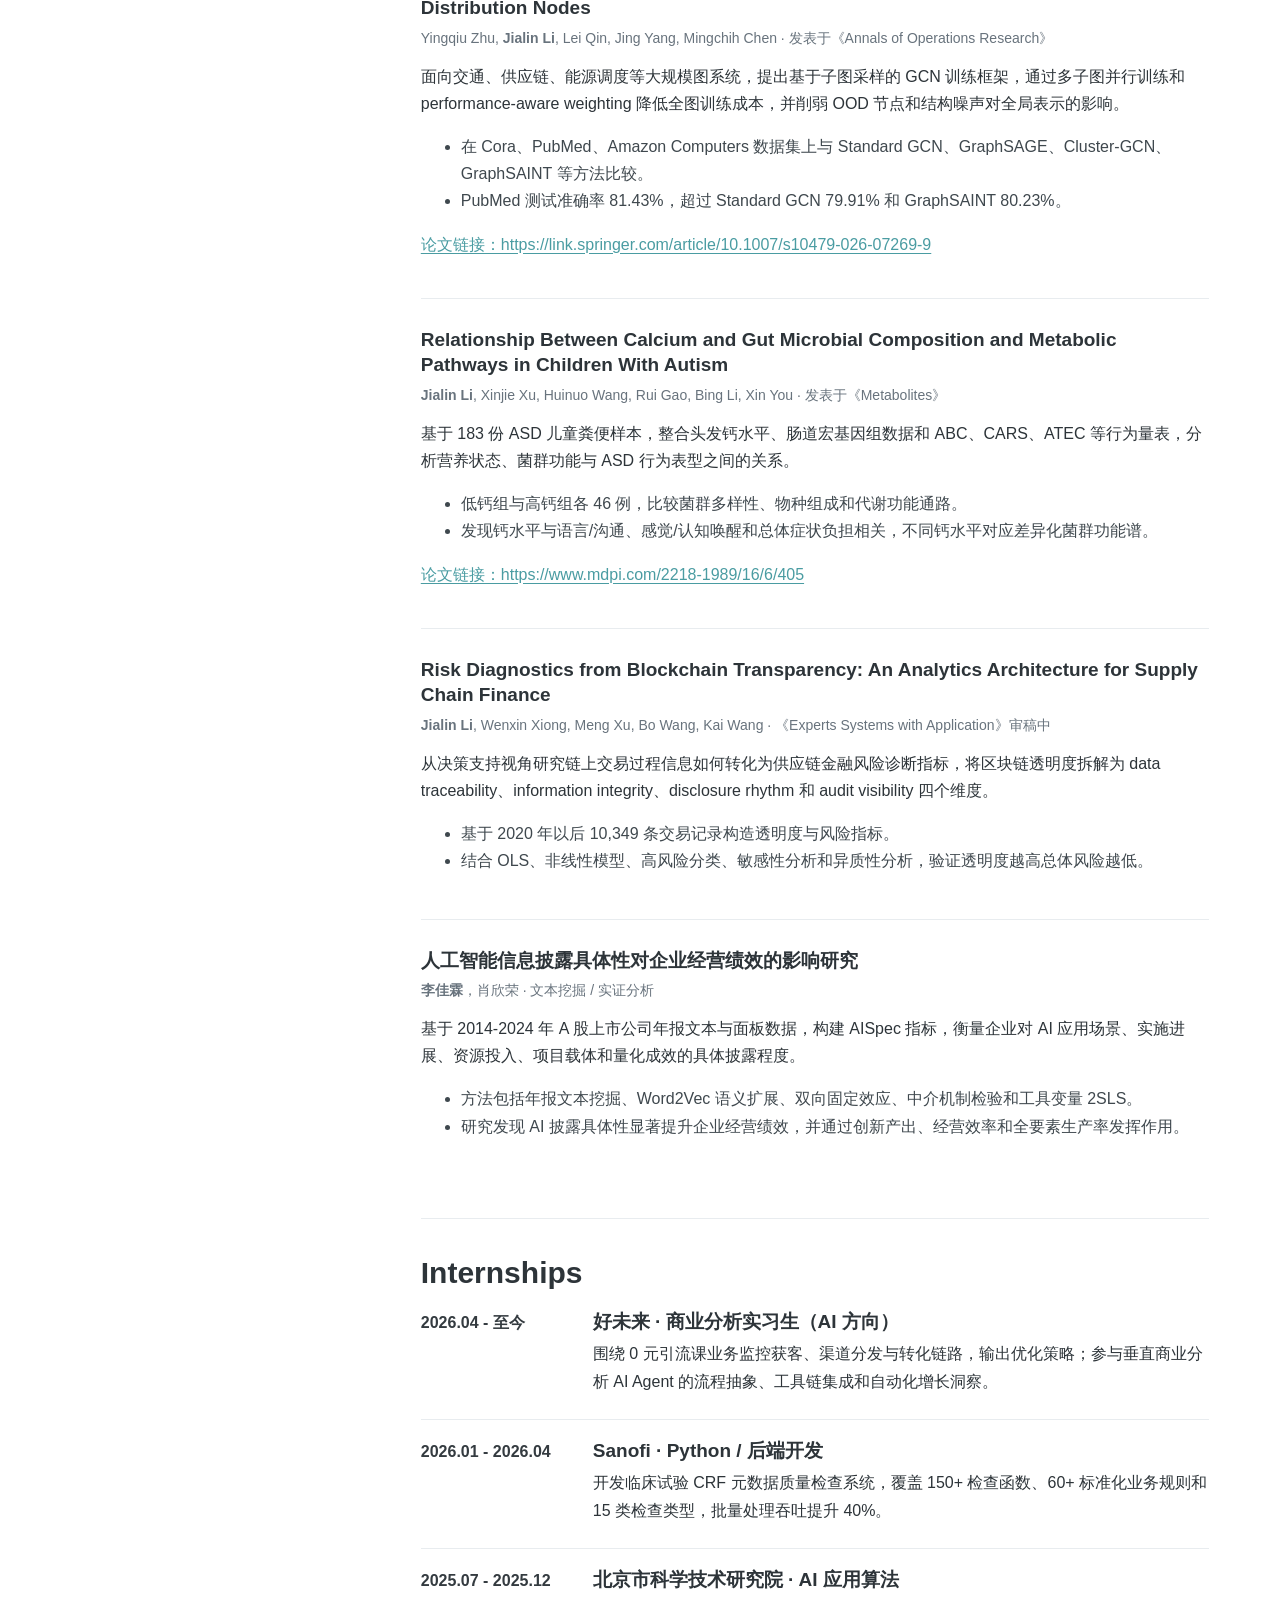
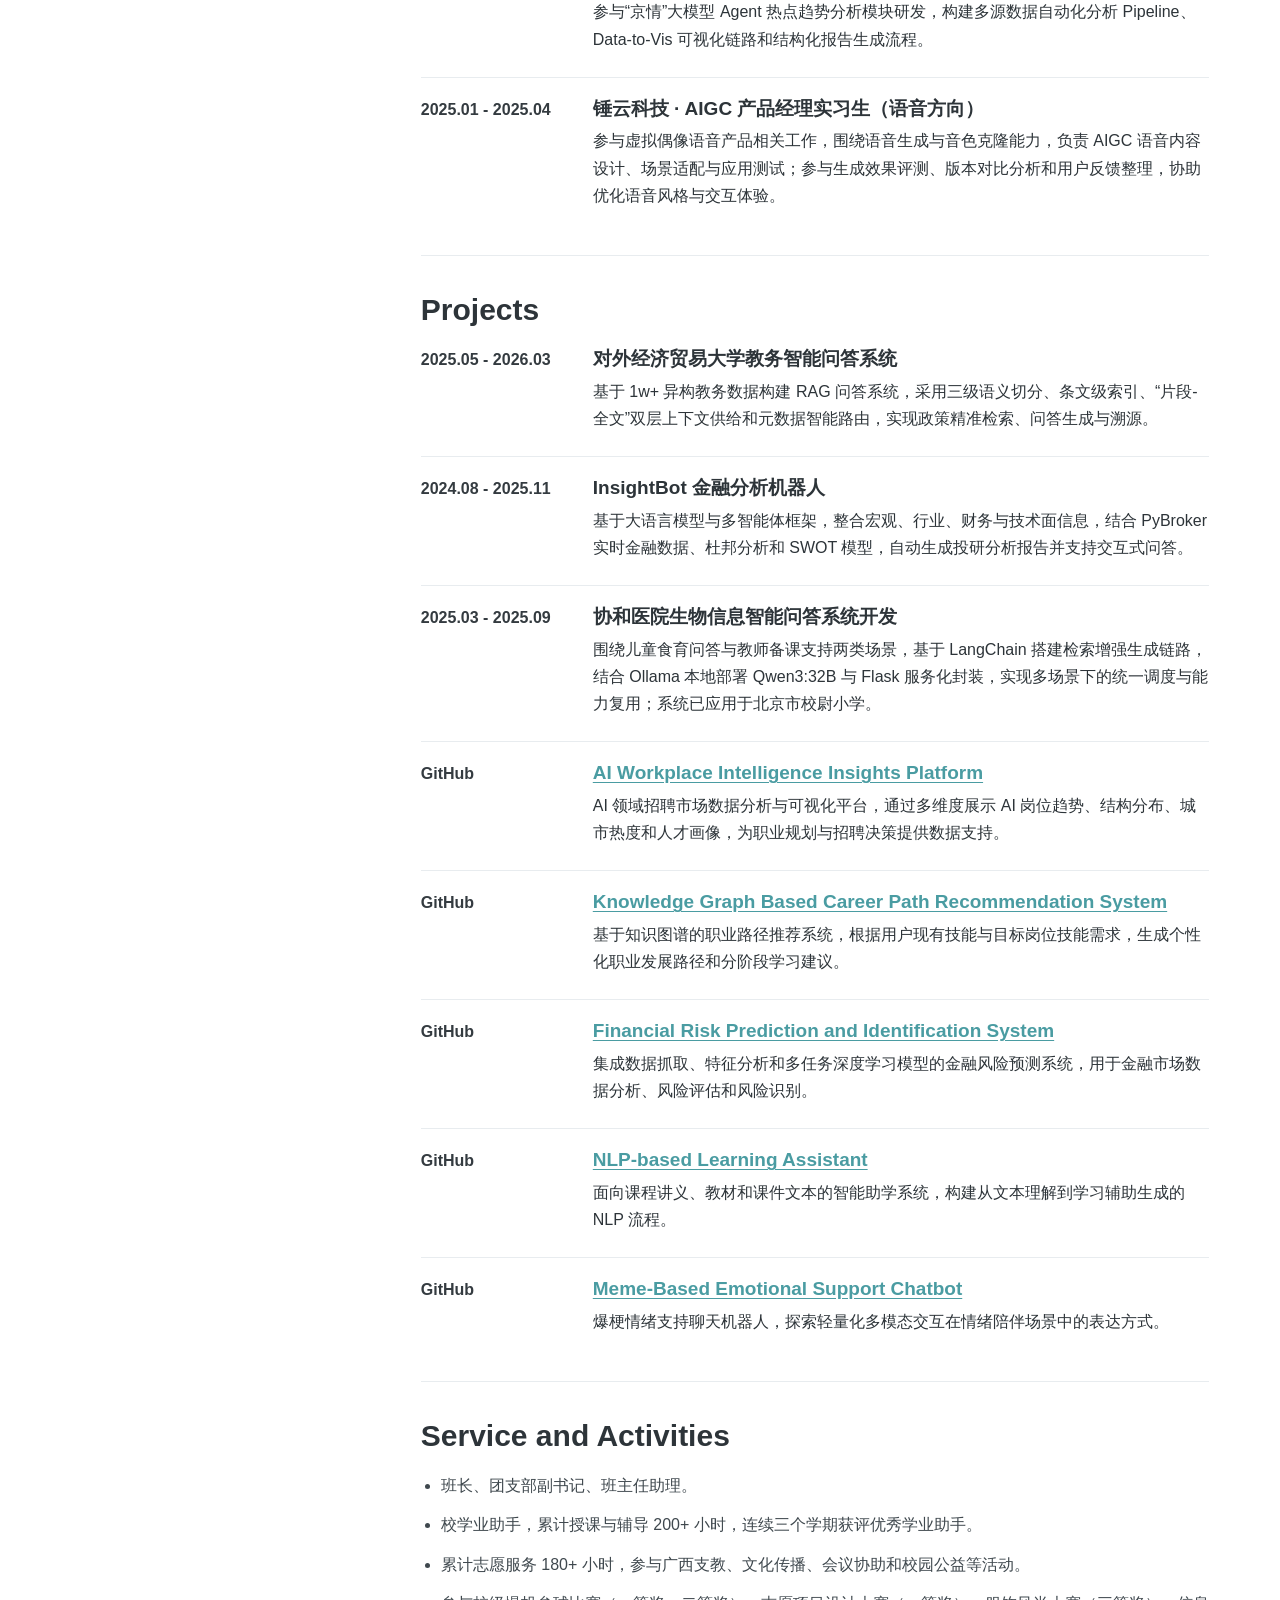
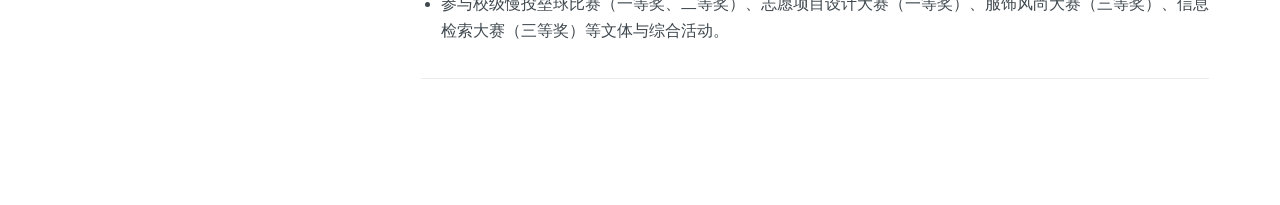
==== commit 3a71bb2d: "Update index.html" ====
--- a/index.html
+++ b/index.html
@@ -88,6 +88,7 @@
         <section id="honors" class="section">
           <h2>Honors and Awards</h2>
           <ul class="timeline compact">
+            <li><time>2026.05</time><span>“挑战杯”中国大学生创业计划竞赛省三等奖。</span></li>
             <li><time>2026.05</time><span>中国大学生计算机设计大赛省二等奖。</span></li>
             <li><time>2026.05</time><span>第二届全国高校本科生统计论坛优秀论文奖。</span></li>
             <li><time>2025.12</time><span>国家奖学金。</span></li>
@@ -95,7 +96,7 @@
             <li><time>2024.12</time><span>校级一等奖学金；校级优秀学生。</span></li>
             <li><time>2025.12</time><span>全国大学生数学竞赛全国三等奖。</span></li>
             <li><time>2025.11</time><span>华北五省（市、自治区）及港澳台大学生计算机应用大赛全国银奖。</span></li>
-            <li><time>2025.10</time><span>全国大学生数学建模竞赛北京市一等奖。</span></li>
+            <li><time>2025.10</time><span>全国大学生数学建模竞赛省一等奖。</span></li>
             <li><time>2025.07</time><span>中国国际“互联网+”大学生创新创业大赛省二等奖。</span></li>
             <li><time>2025.05</time><span>美国大学生数学建模竞赛H奖。</span></li>
             <li><time>长期</time><span>校级优秀学业助理3次；优秀红色助手；团学联优秀干事。</span></li>
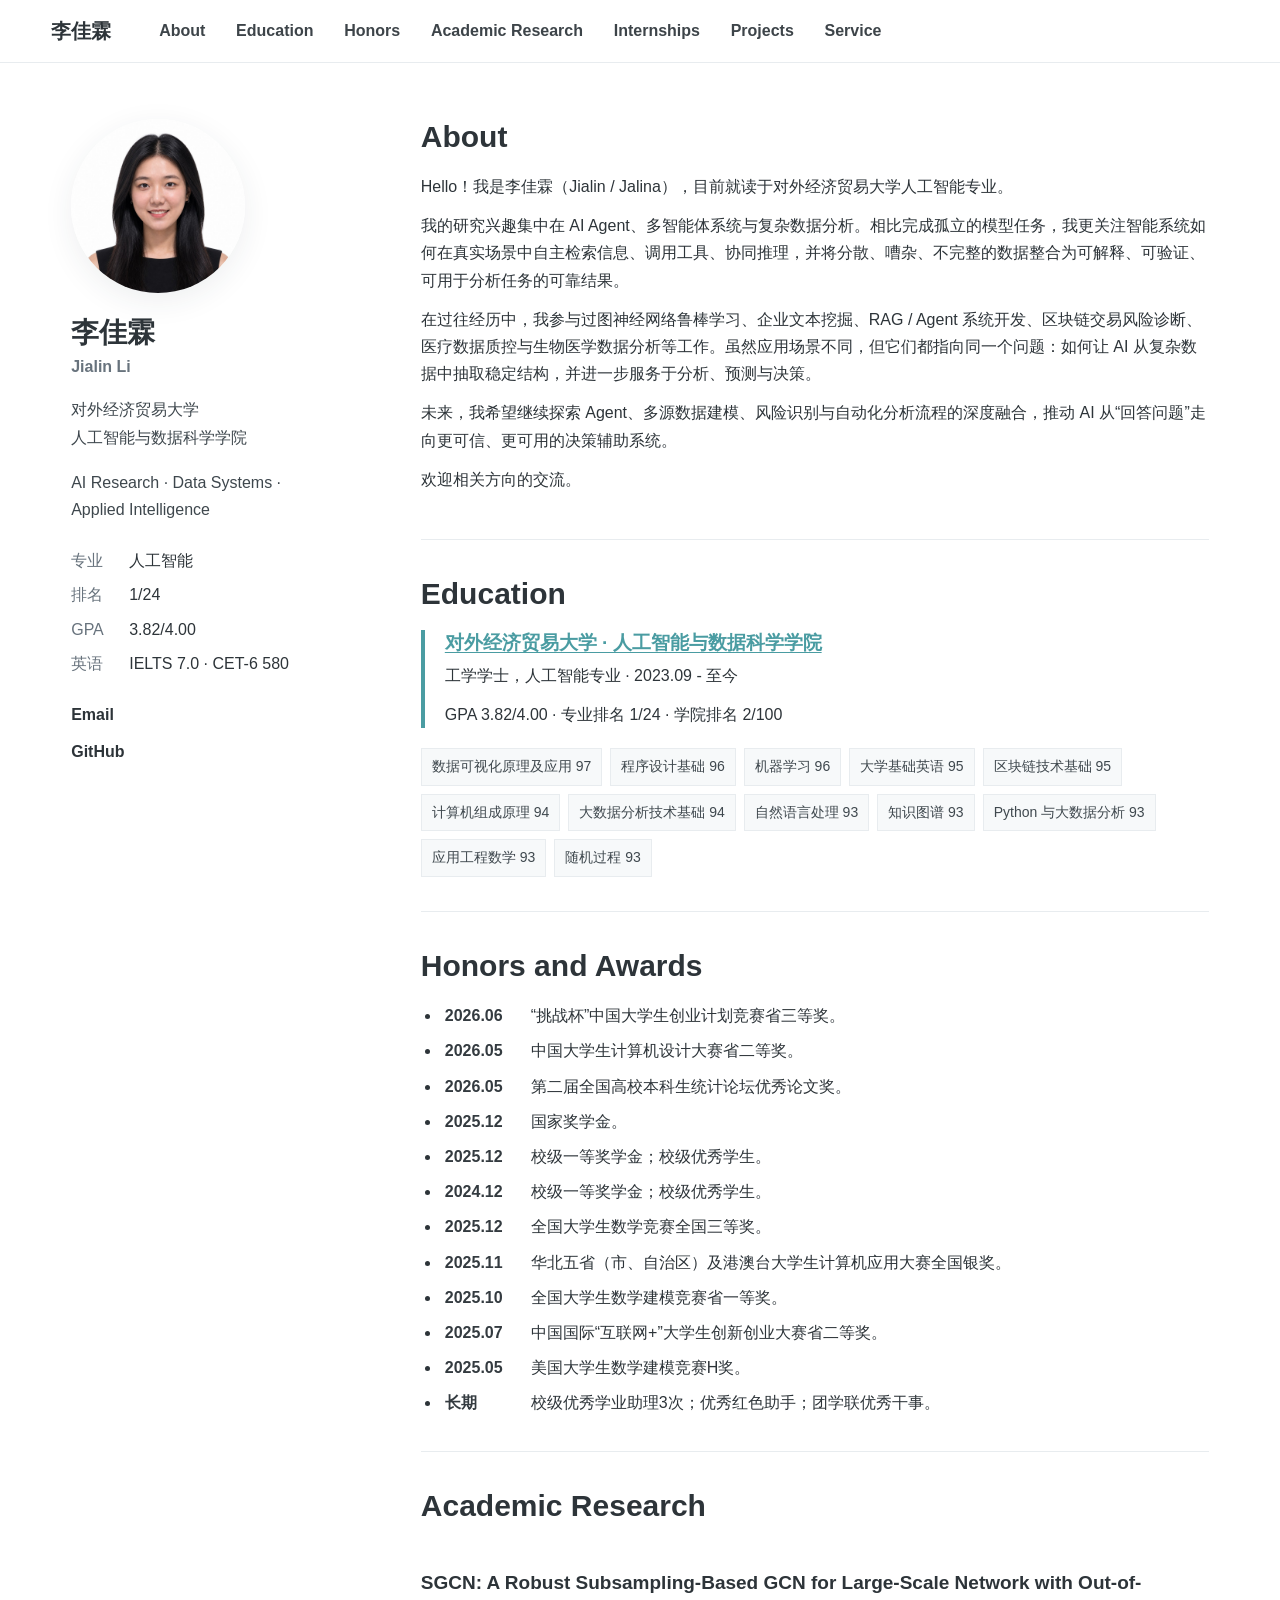
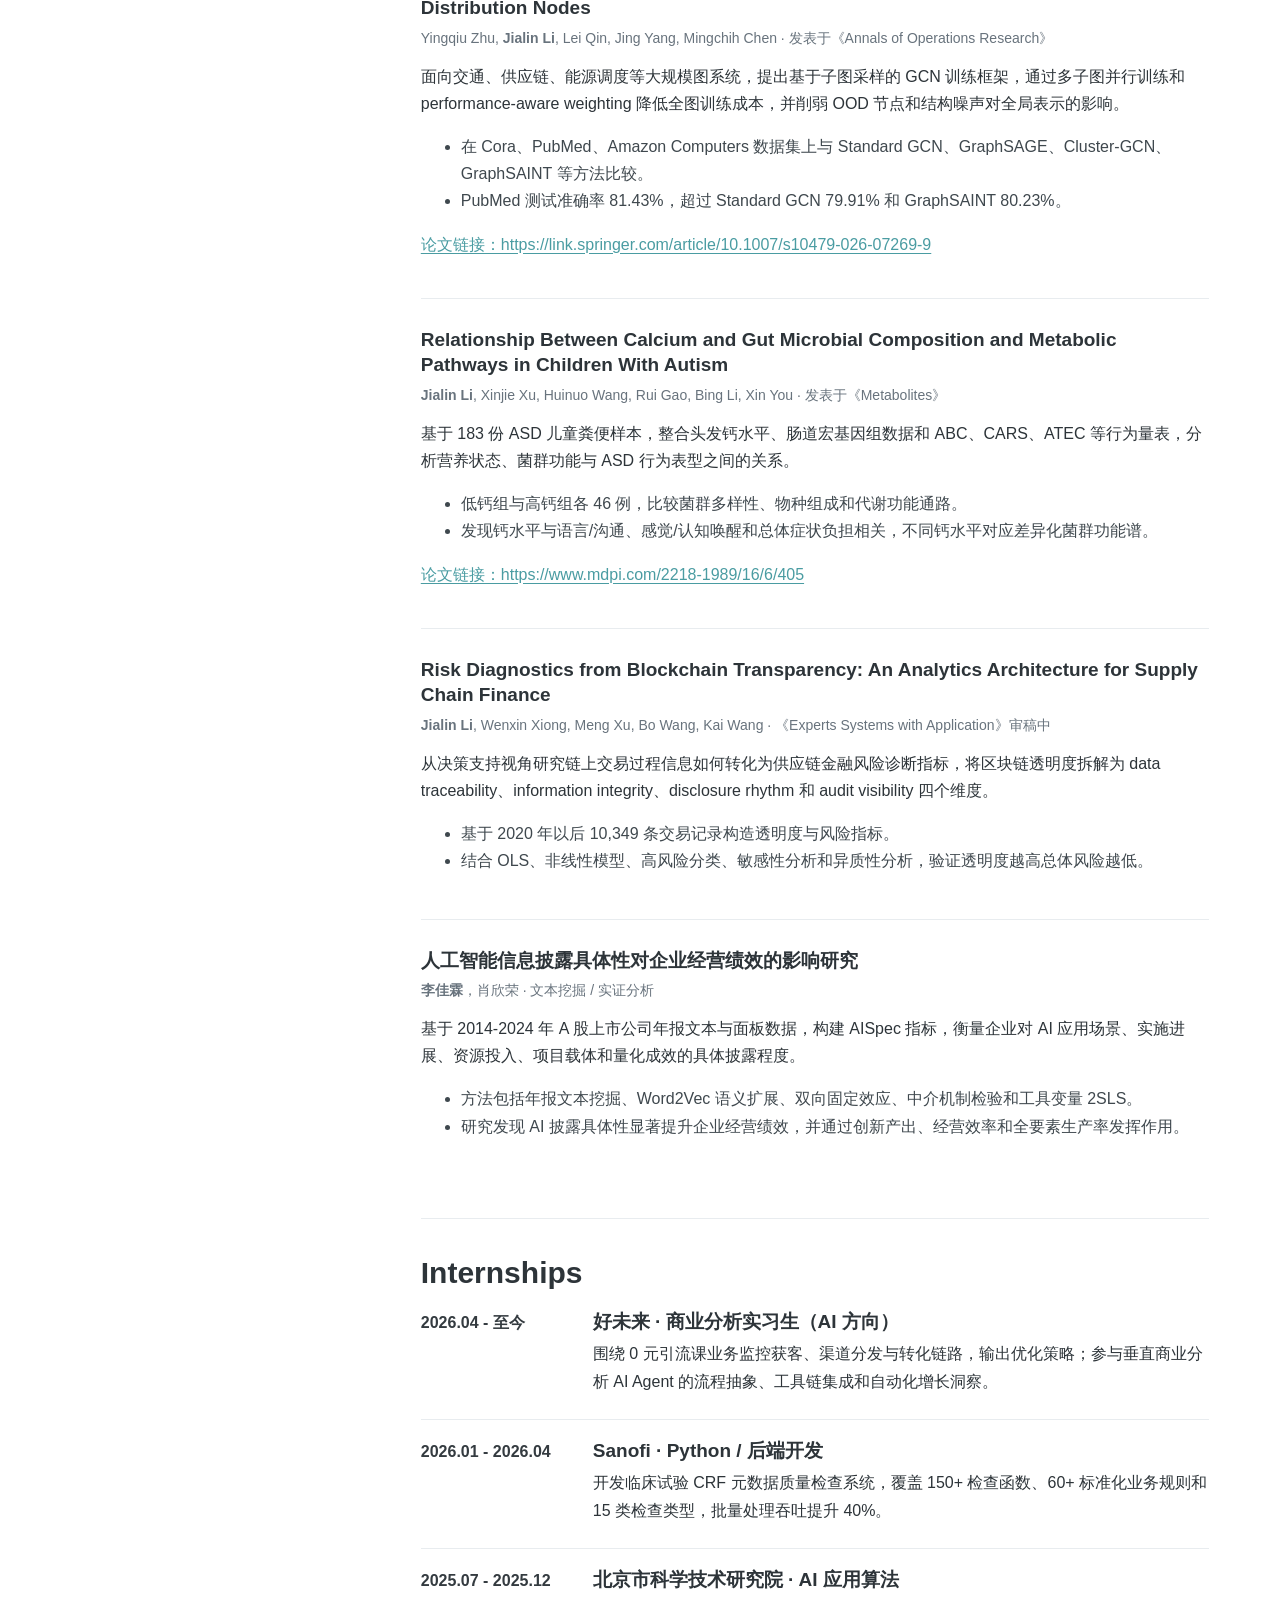
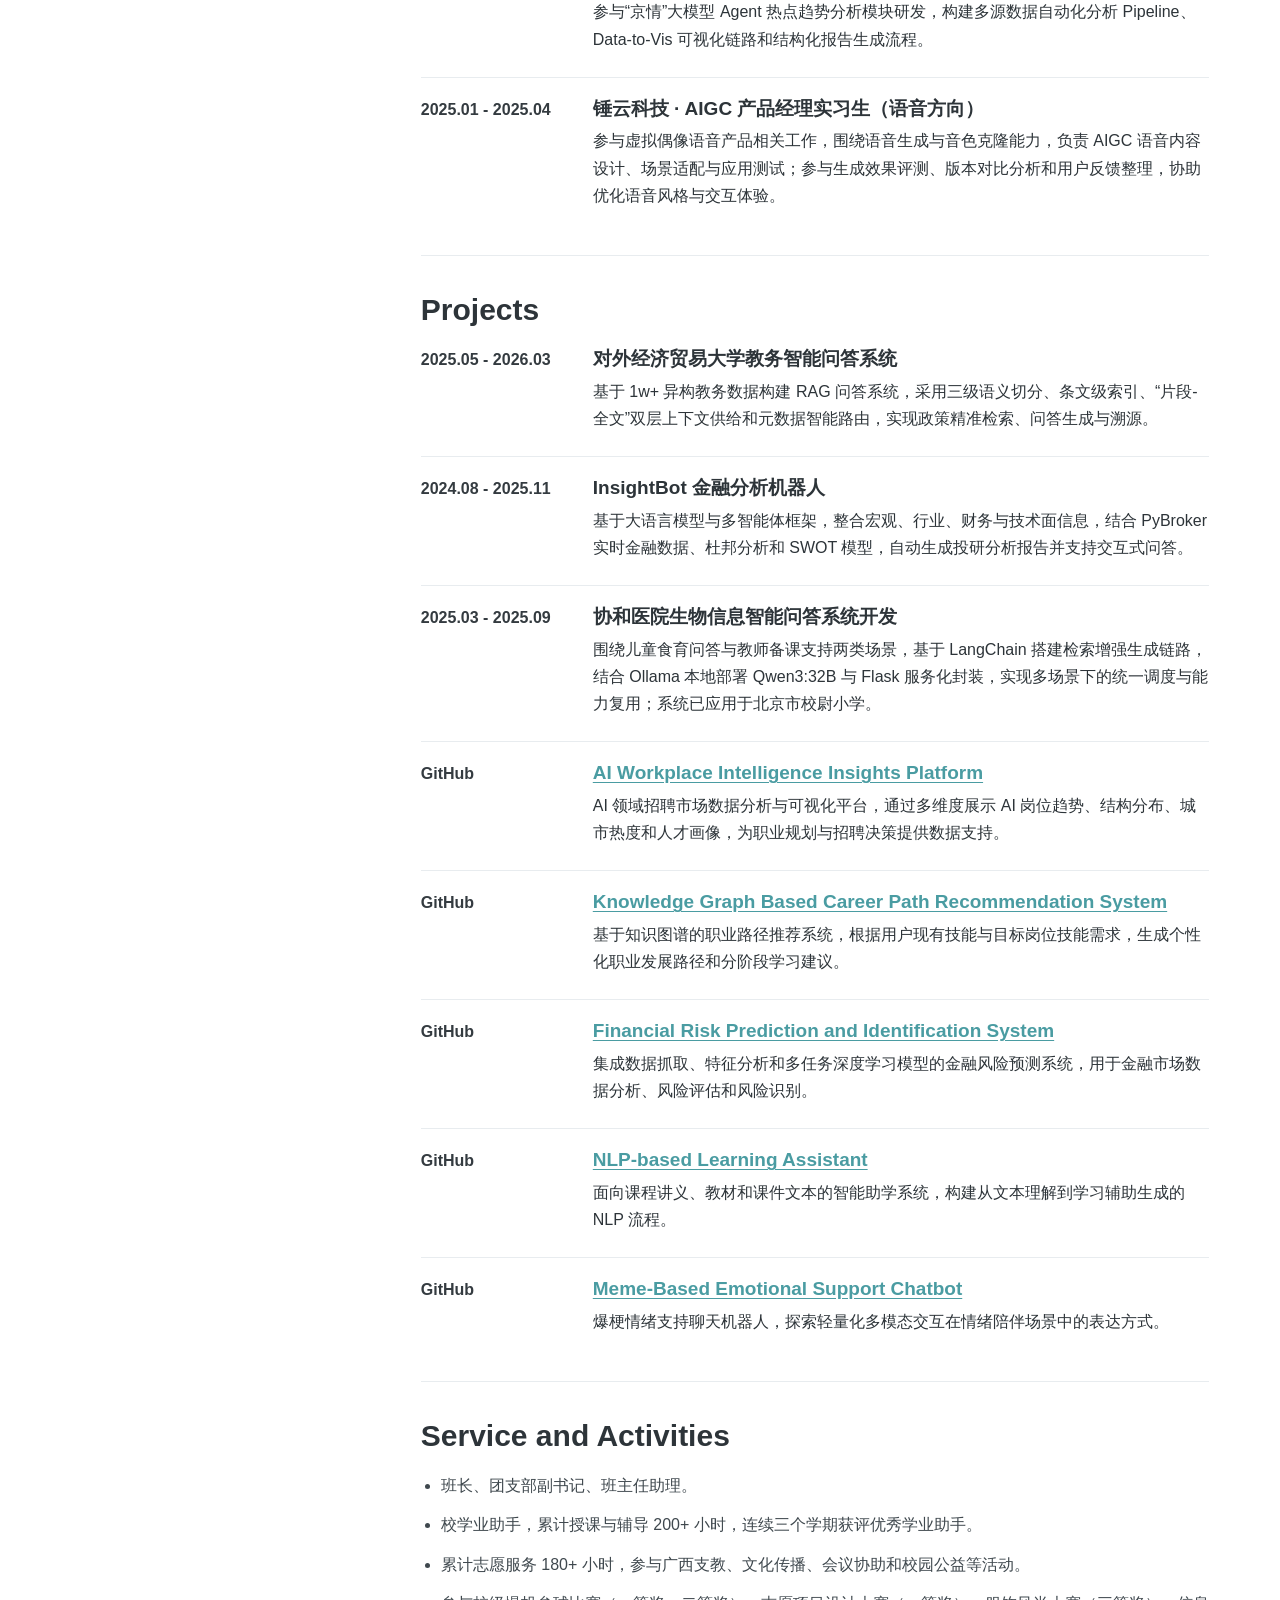
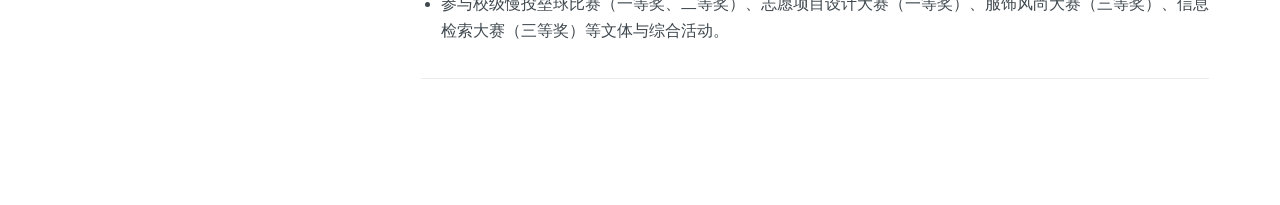
==== commit 3d989084: "Update index.html" ====
--- a/index.html
+++ b/index.html
@@ -88,7 +88,7 @@
         <section id="honors" class="section">
           <h2>Honors and Awards</h2>
           <ul class="timeline compact">
-            <li><time>2026.05</time><span>“挑战杯”中国大学生创业计划竞赛省三等奖。</span></li>
+            <li><time>2026.06</time><span>“挑战杯”中国大学生创业计划竞赛省三等奖。</span></li>
             <li><time>2026.05</time><span>中国大学生计算机设计大赛省二等奖。</span></li>
             <li><time>2026.05</time><span>第二届全国高校本科生统计论坛优秀论文奖。</span></li>
             <li><time>2025.12</time><span>国家奖学金。</span></li>
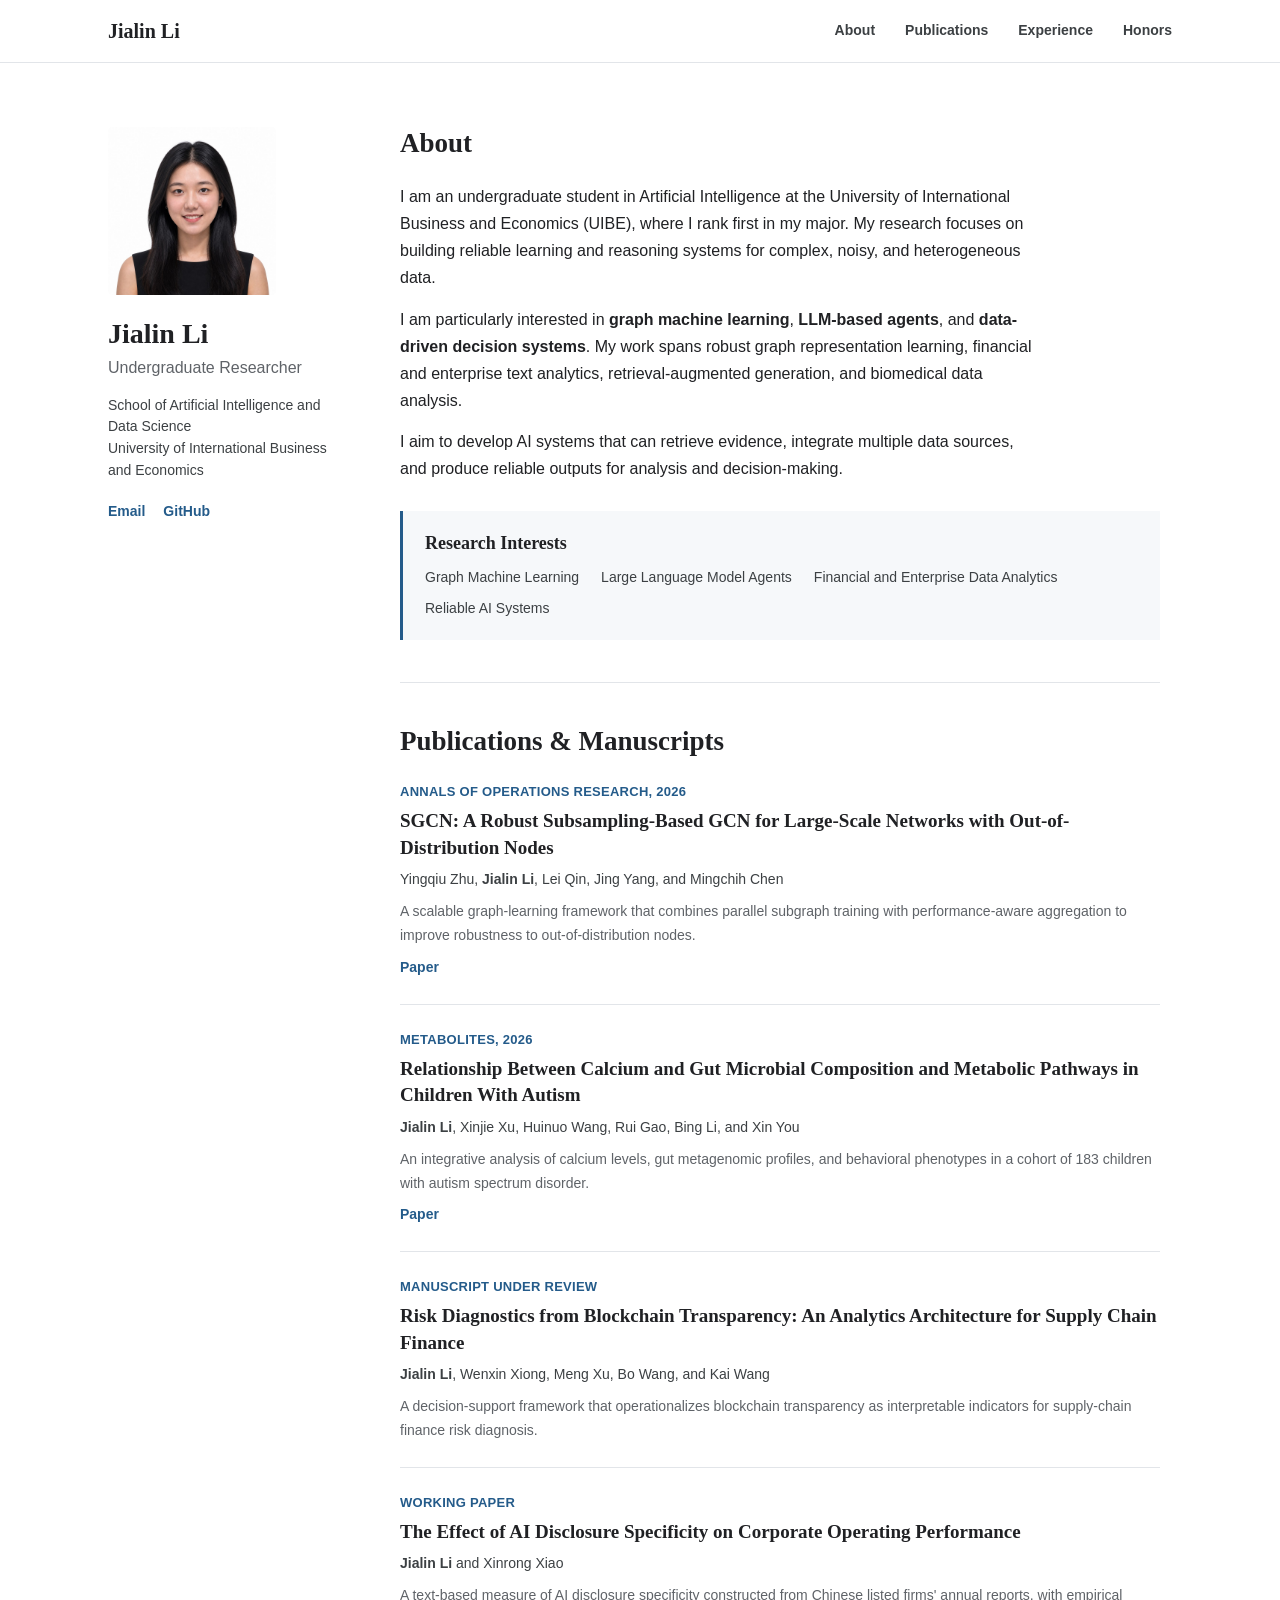
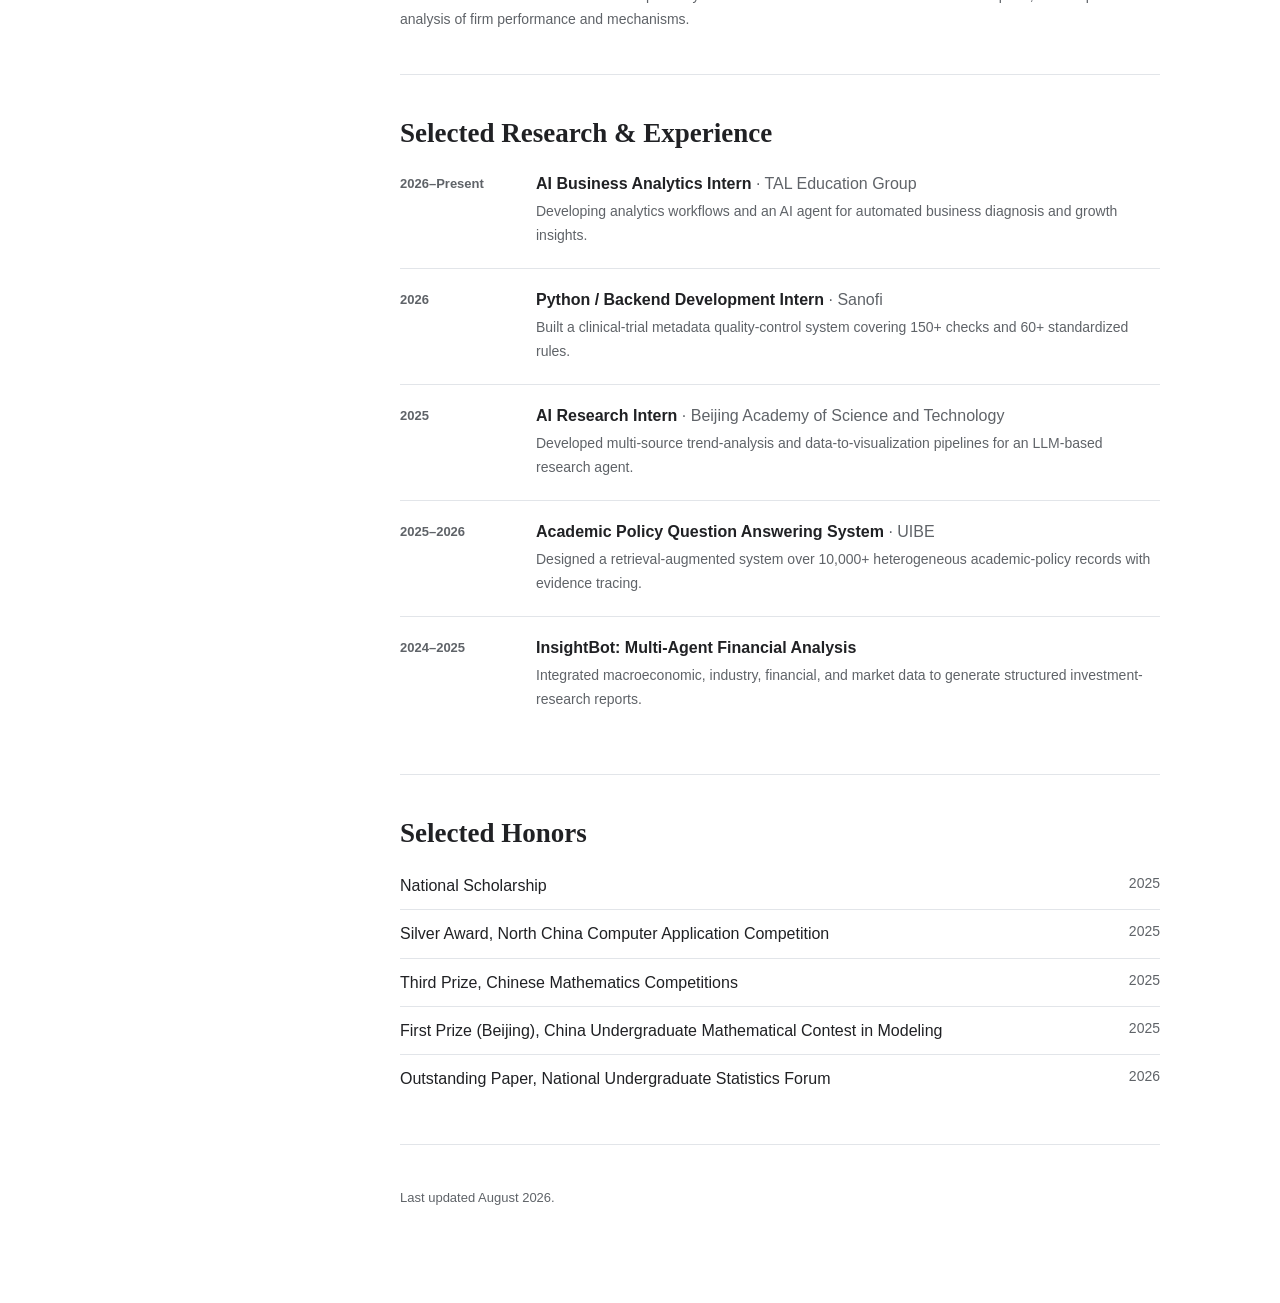
==== commit 33798aa2: "Refine academic homepage" ====
--- a/index.html
+++ b/index.html
@@ -1,266 +1,109 @@
 <!doctype html>
-<html lang="zh-CN">
-  <head>
-    <meta charset="utf-8" />
-    <meta name="viewport" content="width=device-width, initial-scale=1" />
-    <meta name="description" content="李佳霖的学术个人主页。" />
-    <title>李佳霖 | Academic Homepage</title>
-    <link rel="stylesheet" href="scholar.css" />
-  </head>
-  <body>
-    <header class="topbar">
-      <a class="site-name" href="#home">李佳霖</a>
-      <nav aria-label="页面导航">
+<html lang="en">
+<head>
+  <meta charset="utf-8" />
+  <meta name="viewport" content="width=device-width, initial-scale=1" />
+  <meta name="description" content="Jialin Li — undergraduate researcher in graph learning, language agents, and data-driven decision systems." />
+  <meta name="author" content="Jialin Li" />
+  <meta name="theme-color" content="#ffffff" />
+  <meta property="og:title" content="Jialin Li | Academic Homepage" />
+  <meta property="og:description" content="Research in graph learning, language agents, and data-driven decision systems." />
+  <meta property="og:type" content="website" />
+  <title>Jialin Li | Academic Homepage</title>
+  <link rel="stylesheet" href="scholar.css" />
+</head>
+<body>
+  <header class="site-header">
+    <div class="nav-wrap">
+      <a class="site-name" href="#top">Jialin Li</a>
+      <nav aria-label="Primary navigation">
         <a href="#about">About</a>
-        <a href="#education">Education</a>
+        <a href="#publications">Publications</a>
+        <a href="#experience">Experience</a>
         <a href="#honors">Honors</a>
-        <a href="#research">Academic Research</a>
-        <a href="#internships">Internships</a>
-        <a href="#projects">Projects</a>
-        <a href="#service">Service</a>
       </nav>
-    </header>
+    </div>
+  </header>
 
-    <main id="home" class="layout">
-      <aside class="sidebar">
-        <img class="avatar" src="assets/avatar.jpg" alt="李佳霖头像" />
-        <h1>李佳霖</h1>
-        <p class="name-en">Jialin Li</p>
-        <p class="affiliation">对外经济贸易大学<br />人工智能与数据科学学院</p>
-        <p class="motto">AI Research · Data Systems · Applied Intelligence</p>
+  <main id="top" class="page-shell">
+    <aside class="profile" aria-label="Profile">
+      <img class="portrait" src="assets/avatar.jpg" alt="Portrait of Jialin Li" />
+      <h1>Jialin Li</h1>
+      <p class="role">Undergraduate Researcher</p>
+      <p class="affiliation">School of Artificial Intelligence and Data Science<br />University of International Business and Economics</p>
+      <div class="profile-links" aria-label="External links">
+        <a href="mailto:202393019@uibe.edu.cn">Email</a>
+        <a href="https://github.com/Jaliiina" target="_blank" rel="noreferrer">GitHub</a>
+      </div>
+    </aside>
 
-        <dl class="quick-info">
-          <div><dt>专业</dt><dd>人工智能</dd></div>
-          <div><dt>排名</dt><dd>1/24</dd></div>
-          <div><dt>GPA</dt><dd>3.82/4.00</dd></div>
-          <div><dt>英语</dt><dd>IELTS 7.0 · CET-6 580</dd></div>
-        </dl>
+    <div class="main-column">
+      <section id="about" class="section intro">
+        <h2>About</h2>
+        <p>I am an undergraduate student in Artificial Intelligence at the University of International Business and Economics (UIBE), where I rank first in my major. My research focuses on building reliable learning and reasoning systems for complex, noisy, and heterogeneous data.</p>
+        <p>I am particularly interested in <strong>graph machine learning</strong>, <strong>LLM-based agents</strong>, and <strong>data-driven decision systems</strong>. My work spans robust graph representation learning, financial and enterprise text analytics, retrieval-augmented generation, and biomedical data analysis.</p>
+        <p>I aim to develop AI systems that can retrieve evidence, integrate multiple data sources, and produce reliable outputs for analysis and decision-making.</p>
+        <div class="research-interests" aria-labelledby="interests-title">
+          <h3 id="interests-title">Research Interests</h3>
+          <ul class="interest-list">
+            <li>Graph Machine Learning</li><li>Large Language Model Agents</li><li>Financial and Enterprise Data Analytics</li><li>Reliable AI Systems</li>
+          </ul>
+        </div>
+      </section>
 
-        <div class="links">
-          <a href="mailto:202393019@uibe.edu.cn">Email</a>
-          <a href="https://github.com/Jaliiina" target="_blank" rel="noreferrer">GitHub</a>
+      <section id="publications" class="section">
+        <h2>Publications &amp; Manuscripts</h2>
+        <article class="publication">
+          <p class="pub-status">Annals of Operations Research, 2026</p>
+          <h3>SGCN: A Robust Subsampling-Based GCN for Large-Scale Networks with Out-of-Distribution Nodes</h3>
+          <p class="authors">Yingqiu Zhu, <strong>Jialin Li</strong>, Lei Qin, Jing Yang, and Mingchih Chen</p>
+          <p class="pub-note">A scalable graph-learning framework that combines parallel subgraph training with performance-aware aggregation to improve robustness to out-of-distribution nodes.</p>
+          <p class="pub-links"><a href="https://doi.org/10.1007/s10479-026-07269-9" target="_blank" rel="noopener">Paper</a></p>
+        </article>
+        <article class="publication">
+          <p class="pub-status">Metabolites, 2026</p>
+          <h3>Relationship Between Calcium and Gut Microbial Composition and Metabolic Pathways in Children With Autism</h3>
+          <p class="authors"><strong>Jialin Li</strong>, Xinjie Xu, Huinuo Wang, Rui Gao, Bing Li, and Xin You</p>
+          <p class="pub-note">An integrative analysis of calcium levels, gut metagenomic profiles, and behavioral phenotypes in a cohort of 183 children with autism spectrum disorder.</p>
+          <p class="pub-links"><a href="https://doi.org/10.3390/metabo16060405" target="_blank" rel="noopener">Paper</a></p>
+        </article>
+        <article class="publication">
+          <p class="pub-status">Manuscript under review</p>
+          <h3>Risk Diagnostics from Blockchain Transparency: An Analytics Architecture for Supply Chain Finance</h3>
+          <p class="authors"><strong>Jialin Li</strong>, Wenxin Xiong, Meng Xu, Bo Wang, and Kai Wang</p>
+          <p class="pub-note">A decision-support framework that operationalizes blockchain transparency as interpretable indicators for supply-chain finance risk diagnosis.</p>
+        </article>
+        <article class="publication">
+          <p class="pub-status">Working paper</p>
+          <h3>The Effect of AI Disclosure Specificity on Corporate Operating Performance</h3>
+          <p class="authors"><strong>Jialin Li</strong> and Xinrong Xiao</p>
+          <p class="pub-note">A text-based measure of AI disclosure specificity constructed from Chinese listed firms' annual reports, with empirical analysis of firm performance and mechanisms.</p>
+        </article>
+      </section>
+
+      <section id="experience" class="section">
+        <h2>Selected Research &amp; Experience</h2>
+        <div class="entries">
+          <article class="entry"><div class="entry-date">2026–Present</div><div><h3>AI Business Analytics Intern <span>· TAL Education Group</span></h3><p>Developing analytics workflows and an AI agent for automated business diagnosis and growth insights.</p></div></article>
+          <article class="entry"><div class="entry-date">2026</div><div><h3>Python / Backend Development Intern <span>· Sanofi</span></h3><p>Built a clinical-trial metadata quality-control system covering 150+ checks and 60+ standardized rules.</p></div></article>
+          <article class="entry"><div class="entry-date">2025</div><div><h3>AI Research Intern <span>· Beijing Academy of Science and Technology</span></h3><p>Developed multi-source trend-analysis and data-to-visualization pipelines for an LLM-based research agent.</p></div></article>
+          <article class="entry"><div class="entry-date">2025–2026</div><div><h3>Academic Policy Question Answering System <span>· UIBE</span></h3><p>Designed a retrieval-augmented system over 10,000+ heterogeneous academic-policy records with evidence tracing.</p></div></article>
+          <article class="entry"><div class="entry-date">2024–2025</div><div><h3>InsightBot: Multi-Agent Financial Analysis</h3><p>Integrated macroeconomic, industry, financial, and market data to generate structured investment-research reports.</p></div></article>
         </div>
-      </aside>
+      </section>
 
-      <div class="content">
-        <section id="about" class="section">
-          <h2>About</h2>
-          <p>
-            Hello！我是李佳霖（Jialin / Jalina），目前就读于对外经济贸易大学人工智能专业。
-          </p>
-          <p>
-            我的研究兴趣集中在 AI Agent、多智能体系统与复杂数据分析。相比完成孤立的模型任务，我更关注智能系统如何在真实场景中自主检索信息、调用工具、协同推理，并将分散、嘈杂、不完整的数据整合为可解释、可验证、可用于分析任务的可靠结果。
-          </p>
-          <p>
-            在过往经历中，我参与过图神经网络鲁棒学习、企业文本挖掘、RAG / Agent 系统开发、区块链交易风险诊断、医疗数据质控与生物医学数据分析等工作。虽然应用场景不同，但它们都指向同一个问题：如何让 AI 从复杂数据中抽取稳定结构，并进一步服务于分析、预测与决策。
-          </p>
-          <p>
-            未来，我希望继续探索 Agent、多源数据建模、风险识别与自动化分析流程的深度融合，推动 AI 从“回答问题”走向更可信、更可用的决策辅助系统。
-          </p>
-          <p>
-            欢迎相关方向的交流。
-          </p>
-        </section>
-
-        <section id="education" class="section">
-          <h2>Education</h2>
-          <div class="edu-item">
-            <h3>对外经济贸易大学 · 人工智能与数据科学学院</h3>
-            <p>工学学士，人工智能专业 · 2023.09 - 至今</p>
-            <p>GPA 3.82/4.00 · 专业排名 1/24 · 学院排名 2/100</p>
-          </div>
-          <div class="course-grid">
-            <span>数据可视化原理及应用 97</span>
-            <span>程序设计基础 96</span>
-            <span>机器学习 96</span>
-            <span>大学基础英语 95</span>
-            <span>区块链技术基础 95</span>
-            <span>计算机组成原理 94</span>
-            <span>大数据分析技术基础 94</span>
-            <span>自然语言处理 93</span>
-            <span>知识图谱 93</span>
-            <span>Python 与大数据分析 93</span>
-            <span>应用工程数学 93</span>
-            <span>随机过程 93</span>
-          </div>
-        </section>
-
-        <section id="honors" class="section">
-          <h2>Honors and Awards</h2>
-          <ul class="timeline compact">
-            <li><time>2026.06</time><span>“挑战杯”中国大学生创业计划竞赛省三等奖。</span></li>
-            <li><time>2026.05</time><span>中国大学生计算机设计大赛省二等奖。</span></li>
-            <li><time>2026.05</time><span>第二届全国高校本科生统计论坛优秀论文奖。</span></li>
-            <li><time>2025.12</time><span>国家奖学金。</span></li>
-            <li><time>2025.12</time><span>校级一等奖学金；校级优秀学生。</span></li>
-            <li><time>2024.12</time><span>校级一等奖学金；校级优秀学生。</span></li>
-            <li><time>2025.12</time><span>全国大学生数学竞赛全国三等奖。</span></li>
-            <li><time>2025.11</time><span>华北五省（市、自治区）及港澳台大学生计算机应用大赛全国银奖。</span></li>
-            <li><time>2025.10</time><span>全国大学生数学建模竞赛省一等奖。</span></li>
-            <li><time>2025.07</time><span>中国国际“互联网+”大学生创新创业大赛省二等奖。</span></li>
-            <li><time>2025.05</time><span>美国大学生数学建模竞赛H奖。</span></li>
-            <li><time>长期</time><span>校级优秀学业助理3次；优秀红色助手；团学联优秀干事。</span></li>
-          </ul>
-        </section>
-
-        <section id="research" class="section">
-          <h2>Academic Research</h2>
-
-          <article class="publication">
-            <h3>SGCN: A Robust Subsampling-Based GCN for Large-Scale Network with Out-of-Distribution Nodes</h3>
-            <p class="meta">Yingqiu Zhu, <b>Jialin Li</b>, Lei Qin, Jing Yang, Mingchih Chen · 发表于《Annals of Operations Research》</p>
-            <p>面向交通、供应链、能源调度等大规模图系统，提出基于子图采样的 GCN 训练框架，通过多子图并行训练和 performance-aware weighting 降低全图训练成本，并削弱 OOD 节点和结构噪声对全局表示的影响。</p>
-            <ul>
-              <li>在 Cora、PubMed、Amazon Computers 数据集上与 Standard GCN、GraphSAGE、Cluster-GCN、GraphSAINT 等方法比较。</li>
-              <li>PubMed 测试准确率 81.43%，超过 Standard GCN 79.91% 和 GraphSAINT 80.23%。</li>
-            </ul>
-            
-            <p class="paper-link">
-             <a href="https://link.springer.com/article/10.1007/s10479-026-07269-9" target="_blank" rel="noopener">论文链接：https://link.springer.com/article/10.1007/s10479-026-07269-9</a>
-            </p>
-          </article>
-
-         <article class="publication">
-            <h3>Relationship Between Calcium and Gut Microbial Composition and Metabolic Pathways in Children With Autism</h3>
-            <p class="meta"><b>Jialin Li</b>, Xinjie Xu, Huinuo Wang, Rui Gao, Bing Li, Xin You · 发表于《Metabolites》</p>
-            <p>基于 183 份 ASD 儿童粪便样本，整合头发钙水平、肠道宏基因组数据和 ABC、CARS、ATEC 等行为量表，分析营养状态、菌群功能与 ASD 行为表型之间的关系。</p>
-            <ul>
-              <li>低钙组与高钙组各 46 例，比较菌群多样性、物种组成和代谢功能通路。</li>
-              <li>发现钙水平与语言/沟通、感觉/认知唤醒和总体症状负担相关，不同钙水平对应差异化菌群功能谱。</li>
-            </ul>
-
-            <p class="paper-link">
-             <a href="https://www.mdpi.com/2218-1989/16/6/405" target="_blank" rel="noopener">论文链接：https://www.mdpi.com/2218-1989/16/6/405</a>
-            </p>
-          </article>
-        
-          <article class="publication">
-            <h3>Risk Diagnostics from Blockchain Transparency: An Analytics Architecture for Supply Chain Finance</h3>
-            <p class="meta"><b>Jialin Li</b>, Wenxin Xiong, Meng Xu, Bo Wang, Kai Wang · 《Experts Systems with Application》审稿中</p>
-            <p>从决策支持视角研究链上交易过程信息如何转化为供应链金融风险诊断指标，将区块链透明度拆解为 data traceability、information integrity、disclosure rhythm 和 audit visibility 四个维度。</p>
-            <ul>
-              <li>基于 2020 年以后 10,349 条交易记录构造透明度与风险指标。</li>
-              <li>结合 OLS、非线性模型、高风险分类、敏感性分析和异质性分析，验证透明度越高总体风险越低。</li>
-            </ul>
-          </article>
-
-          <article class="publication">
-            <h3>人工智能信息披露具体性对企业经营绩效的影响研究</h3>
-            <p class="meta"><b>李佳霖</b>，肖欣荣 · 文本挖掘 / 实证分析</p>
-            <p>基于 2014-2024 年 A 股上市公司年报文本与面板数据，构建 AISpec 指标，衡量企业对 AI 应用场景、实施进展、资源投入、项目载体和量化成效的具体披露程度。</p>
-            <ul>
-              <li>方法包括年报文本挖掘、Word2Vec 语义扩展、双向固定效应、中介机制检验和工具变量 2SLS。</li>
-              <li>研究发现 AI 披露具体性显著提升企业经营绩效，并通过创新产出、经营效率和全要素生产率发挥作用。</li>
-            </ul>
-          </article>
-        </section>
-        
-        <section id="internships" class="section">
-          <h2>Internships</h2>
-          <ul class="experience">
-            <li>
-              <time>2026.04 - 至今</time>
-              <div>
-                <h3>好未来 · 商业分析实习生（AI 方向）</h3>
-                <p>围绕 0 元引流课业务监控获客、渠道分发与转化链路，输出优化策略；参与垂直商业分析 AI Agent 的流程抽象、工具链集成和自动化增长洞察。</p>
-              </div>
-            </li>
-            <li>
-              <time>2026.01 - 2026.04</time>
-              <div>
-                <h3>Sanofi · Python / 后端开发</h3>
-                <p>开发临床试验 CRF 元数据质量检查系统，覆盖 150+ 检查函数、60+ 标准化业务规则和 15 类检查类型，批量处理吞吐提升 40%。</p>
-              </div>
-            </li>
-            <li>
-              <time>2025.07 - 2025.12</time>
-              <div>
-                <h3>北京市科学技术研究院 · AI 应用算法</h3>
-                <p>参与“京情”大模型 Agent 热点趋势分析模块研发，构建多源数据自动化分析 Pipeline、Data-to-Vis 可视化链路和结构化报告生成流程。</p>
-              </div>
-            </li>
-            <li>
-              <time>2025.01 - 2025.04</time>
-              <div>
-                <h3>锤云科技 · AIGC 产品经理实习生（语音方向）</h3>
-                <p>参与虚拟偶像语音产品相关工作，围绕语音生成与音色克隆能力，负责 AIGC 语音内容设计、场景适配与应用测试；参与生成效果评测、版本对比分析和用户反馈整理，协助优化语音风格与交互体验。</p>
-              </div>
-            </li>
-          </ul>
-        </section>
-
-        <section id="projects" class="section">
-          <h2>Projects</h2>
-          <ul class="experience">
-            <li>
-              <time>2025.05 - 2026.03</time>
-              <div>
-                <h3>对外经济贸易大学教务智能问答系统</h3>
-                <p>基于 1w+ 异构教务数据构建 RAG 问答系统，采用三级语义切分、条文级索引、“片段-全文”双层上下文供给和元数据智能路由，实现政策精准检索、问答生成与溯源。</p>
-              </div>
-            </li>
-            <li>
-              <time>2024.08 - 2025.11</time>
-              <div>
-                <h3>InsightBot 金融分析机器人</h3>
-                <p>基于大语言模型与多智能体框架，整合宏观、行业、财务与技术面信息，结合 PyBroker 实时金融数据、杜邦分析和 SWOT 模型，自动生成投研分析报告并支持交互式问答。</p>
-              </div>
-            </li>
-            <li>
-              <time>2025.03 - 2025.09</time>
-              <div>
-                <h3>协和医院生物信息智能问答系统开发</h3>
-                <p>围绕儿童食育问答与教师备课支持两类场景，基于 LangChain 搭建检索增强生成链路，结合 Ollama 本地部署 Qwen3:32B 与 Flask 服务化封装，实现多场景下的统一调度与能力复用；系统已应用于北京市校尉小学。</p>
-              </div>
-            </li>
-            <li>
-              <time>GitHub</time>
-              <div>
-                <h3><a href="https://github.com/Jaliiina/AI-Workplace-Intelligence-Insights-Platform" target="_blank" rel="noreferrer">AI Workplace Intelligence Insights Platform</a></h3>
-                <p>AI 领域招聘市场数据分析与可视化平台，通过多维度展示 AI 岗位趋势、结构分布、城市热度和人才画像，为职业规划与招聘决策提供数据支持。</p>
-              </div>
-            </li>
-            <li>
-              <time>GitHub</time>
-              <div>
-                <h3><a href="https://github.com/Jaliiina/Knowledge-Graph-Based-Career-Path-Recommendation-System" target="_blank" rel="noreferrer">Knowledge Graph Based Career Path Recommendation System</a></h3>
-                <p>基于知识图谱的职业路径推荐系统，根据用户现有技能与目标岗位技能需求，生成个性化职业发展路径和分阶段学习建议。</p>
-              </div>
-            </li>
-            <li>
-              <time>GitHub</time>
-              <div>
-                <h3><a href="https://github.com/Jaliiina/Financial-Risk-Prediction-and-Identification-System" target="_blank" rel="noreferrer">Financial Risk Prediction and Identification System</a></h3>
-                <p>集成数据抓取、特征分析和多任务深度学习模型的金融风险预测系统，用于金融市场数据分析、风险评估和风险识别。</p>
-              </div>
-            </li>
-            <li>
-              <time>GitHub</time>
-              <div>
-                <h3><a href="https://github.com/Jaliiina/NLP-based-Learning-Assistant" target="_blank" rel="noreferrer">NLP-based Learning Assistant</a></h3>
-                <p>面向课程讲义、教材和课件文本的智能助学系统，构建从文本理解到学习辅助生成的 NLP 流程。</p>
-              </div>
-            </li>
-            <li>
-              <time>GitHub</time>
-              <div>
-                <h3><a href="https://github.com/Jaliiina/Meme-Based-Emotional-Support-Chatbot" target="_blank" rel="noreferrer">Meme-Based Emotional Support Chatbot</a></h3>
-                <p>爆梗情绪支持聊天机器人，探索轻量化多模态交互在情绪陪伴场景中的表达方式。</p>
-              </div>
-            </li>
-          </ul>
-        </section>
-
-        <section id="service" class="section">
-          <h2>Service and Activities</h2>
-          <ul class="service-list">
-            <li>班长、团支部副书记、班主任助理。</li>
-            <li>校学业助手，累计授课与辅导 200+ 小时，连续三个学期获评优秀学业助手。</li>
-            <li>累计志愿服务 180+ 小时，参与广西支教、文化传播、会议协助和校园公益等活动。</li>
-            <li>参与校级慢投垒球比赛（一等奖、二等奖）、志愿项目设计大赛（一等奖）、服饰风尚大赛（三等奖）、信息检索大赛（三等奖）等文体与综合活动。</li>
-          </ul>
-        </section>
-      </div>
-    </main>
-  </body>
+      <section id="honors" class="section">
+        <h2>Selected Honors</h2>
+        <ul class="honors-list">
+          <li><span>National Scholarship</span><time>2025</time></li>
+          <li><span>Silver Award, North China Computer Application Competition</span><time>2025</time></li>
+          <li><span>Third Prize, Chinese Mathematics Competitions</span><time>2025</time></li>
+          <li><span>First Prize (Beijing), China Undergraduate Mathematical Contest in Modeling</span><time>2025</time></li>
+          <li><span>Outstanding Paper, National Undergraduate Statistics Forum</span><time>2026</time></li>
+        </ul>
+      </section>
+      <footer><p>Last updated August 2026.</p></footer>
+    </div>
+  </main>
+</body>
 </html>
--- a/scholar.css
+++ b/scholar.css
@@ -1,307 +1,50 @@
-:root {
-  --ink: #2d3439;
-  --muted: #68737d;
-  --link: #4a9ca2;
-  --line: #e8ecef;
-  --soft: #f7f9fa;
-  --paper: #ffffff;
-  --accent: #2f6f86;
-}
-
-* {
-  box-sizing: border-box;
-}
-
-html {
-  scroll-behavior: smooth;
-}
-
-body {
-  margin: 0;
-  color: var(--ink);
-  background: var(--paper);
-  font-family: Inter, "Segoe UI", "PingFang SC", "Microsoft YaHei", Arial, sans-serif;
-  line-height: 1.7;
-}
-
-a {
-  color: var(--link);
-  text-decoration: underline;
-  text-underline-offset: 3px;
-}
-
-.topbar {
-  position: sticky;
-  top: 0;
-  z-index: 10;
-  display: flex;
-  align-items: center;
-  gap: 48px;
-  border-bottom: 1px solid var(--line);
-  padding: 14px clamp(18px, 4vw, 54px);
-  background: rgba(255, 255, 255, 0.94);
-  backdrop-filter: blur(10px);
-}
-
-.site-name {
-  color: var(--ink);
-  font-size: 20px;
-  font-weight: 800;
-  text-decoration: none;
-}
-
-.topbar nav {
-  display: flex;
-  gap: clamp(16px, 2.4vw, 34px);
-  overflow-x: auto;
-  white-space: nowrap;
-}
-
-.topbar nav a {
-  color: #3d4449;
-  font-weight: 650;
-  text-decoration: none;
-}
-
-.topbar nav a:hover {
-  color: var(--accent);
-}
-
-.layout {
-  display: grid;
-  grid-template-columns: 260px minmax(0, 1fr);
-  gap: clamp(42px, 7vw, 96px);
-  max-width: 1240px;
-  margin: 0 auto;
-  padding: 56px clamp(20px, 4vw, 54px) 90px;
-}
-
-.sidebar {
-  position: sticky;
-  top: 86px;
-  align-self: start;
-}
-
-.avatar {
-  display: block;
-  width: 174px;
-  height: 174px;
-  border-radius: 50%;
-  object-fit: cover;
-  object-position: center 42%;
-  box-shadow: 0 8px 30px rgba(33, 49, 58, 0.08);
-}
-
-.sidebar h1 {
-  margin: 24px 0 0;
-  font-size: 28px;
-  line-height: 1.15;
-}
-
-.name-en {
-  margin: 4px 0 16px;
-  color: var(--muted);
-  font-weight: 700;
-}
-
-.affiliation,
-.motto {
-  margin: 0 0 18px;
-  color: #3e474d;
-}
-
-.quick-info {
-  display: grid;
-  gap: 7px;
-  margin: 24px 0;
-}
-
-.quick-info div {
-  display: grid;
-  grid-template-columns: 48px 1fr;
-  gap: 10px;
-}
-
-.quick-info dt {
-  color: var(--muted);
-}
-
-.quick-info dd {
-  margin: 0;
-  color: var(--ink);
-}
-
-.links {
-  display: grid;
-  gap: 10px;
-}
-
-.links a {
-  color: var(--ink);
-  font-weight: 650;
-  text-decoration: none;
-}
-
-.links a:hover {
-  color: var(--accent);
-}
-
-.content {
-  min-width: 0;
-}
-
-.section {
-  scroll-margin-top: 90px;
-  border-bottom: 1px solid var(--line);
-  padding: 0 0 34px;
-  margin-bottom: 36px;
-}
-
-.section h2 {
-  margin: 0 0 18px;
-  font-size: 30px;
-  line-height: 1.2;
-}
-
-.section h3 {
-  margin: 0 0 6px;
-  font-size: 19px;
-  line-height: 1.35;
-}
-
-.section p {
-  margin: 0 0 12px;
-}
-
-.timeline,
-.experience,
-.service-list {
-  display: grid;
-  gap: 12px;
-  margin: 0;
-  padding-left: 20px;
-}
-
-.timeline li {
-  padding-left: 4px;
-}
-
-.timeline time,
-.experience time {
-  display: inline-block;
-  min-width: 86px;
-  color: #343b40;
-  font-weight: 800;
-}
-
-.timeline.compact {
-  gap: 8px;
-}
-
-.publication {
-  border-top: 1px solid var(--line);
-  padding: 28px 0;
-}
-
-.publication:first-of-type {
-  border-top: 0;
-}
-
-.meta {
-  color: var(--muted);
-  font-size: 14px;
-}
-
-.publication ul,
-.service-list {
-  color: #3f484e;
-}
-
-.activity-list {
-  display: grid;
-  gap: 6px;
-  margin: 8px 0 0;
-  padding-left: 20px;
-  color: #3f484e;
-}
-
-.edu-item {
-  border-left: 4px solid var(--link);
-  padding-left: 20px;
-  margin-bottom: 20px;
-}
-
-.edu-item h3 {
-  color: var(--link);
-  text-decoration: underline;
-  text-underline-offset: 3px;
-}
-
-.course-grid {
-  display: flex;
-  flex-wrap: wrap;
-  gap: 8px;
-}
-
-.course-grid span {
-  border: 1px solid var(--line);
-  padding: 6px 10px;
-  background: var(--soft);
-  color: #3f484e;
-  font-size: 14px;
-}
-
-.experience {
-  padding-left: 0;
-  list-style: none;
-}
-
-.experience li {
-  display: grid;
-  grid-template-columns: 150px minmax(0, 1fr);
-  gap: 22px;
-  border-top: 1px solid var(--line);
-  padding-top: 18px;
-}
-
-.experience li:first-child {
-  border-top: 0;
-  padding-top: 0;
-}
-
-@media (max-width: 900px) {
-  .layout {
-    grid-template-columns: 1fr;
-    gap: 34px;
-  }
-
-  .sidebar {
-    position: static;
-  }
-
-  .avatar {
-    width: 150px;
-    height: 150px;
-  }
-
-  .experience li {
-    grid-template-columns: 1fr;
-  }
-
-}
-
-@media (max-width: 640px) {
-  .topbar {
-    align-items: flex-start;
-    flex-direction: column;
-    gap: 10px;
-  }
-
-  .topbar nav {
-    width: 100%;
-  }
-
-  .layout {
-    padding-top: 34px;
-  }
-}
+:root { --ink:#202124; --muted:#5f6368; --accent:#245b8a; --accent-dark:#173f63; --line:#e2e5e9; --soft:#f6f8fa; --paper:#fff; --serif:Georgia,"Times New Roman",serif; --sans:Inter,-apple-system,BlinkMacSystemFont,"Segoe UI",Arial,sans-serif; }
+* { box-sizing:border-box; }
+html { scroll-behavior:smooth; }
+body { margin:0; color:var(--ink); background:var(--paper); font-family:var(--sans); font-size:16px; line-height:1.7; }
+a { color:var(--accent); text-decoration:none; }
+a:hover { color:var(--accent-dark); text-decoration:underline; }
+.site-header { position:sticky; top:0; z-index:10; border-bottom:1px solid var(--line); background:rgba(255,255,255,.96); backdrop-filter:blur(8px); }
+.nav-wrap { display:flex; align-items:center; justify-content:space-between; max-width:1120px; margin:0 auto; padding:14px 28px; }
+.site-name { color:var(--ink); font-family:var(--serif); font-size:20px; font-weight:700; }
+.site-name:hover { text-decoration:none; }
+nav { display:flex; gap:30px; }
+nav a { color:#3c4043; font-size:14px; font-weight:600; }
+.page-shell { display:grid; grid-template-columns:220px minmax(0,760px); gap:72px; max-width:1120px; margin:0 auto; padding:64px 28px 80px; }
+.profile { position:sticky; top:96px; align-self:start; }
+.portrait { display:block; width:168px; height:168px; border-radius:4px; object-fit:cover; object-position:center 42%; }
+.profile h1 { margin:22px 0 3px; font-family:var(--serif); font-size:28px; line-height:1.2; }
+.role { margin:0 0 14px; color:var(--muted); }
+.affiliation { margin:0 0 18px; color:#3c4043; font-size:14px; line-height:1.55; }
+.profile-links { display:flex; gap:18px; font-size:14px; font-weight:600; }
+.main-column { min-width:0; }
+.section { scroll-margin-top:84px; padding-bottom:42px; margin-bottom:42px; border-bottom:1px solid var(--line); }
+h2 { margin:0 0 22px; font-family:var(--serif); font-size:27px; line-height:1.25; }
+h3 { margin:0; line-height:1.4; }
+p { margin:0 0 14px; }
+.intro>p { max-width:72ch; }
+.research-interests { margin-top:28px; padding:20px 22px; border-left:3px solid var(--accent); background:var(--soft); }
+.research-interests h3 { margin-bottom:10px; font-family:var(--serif); font-size:18px; }
+.interest-list { display:flex; flex-wrap:wrap; gap:7px 22px; margin:0; padding:0; list-style:none; color:#3c4043; font-size:14px; }
+.publication { padding:24px 0; border-top:1px solid var(--line); }
+.publication:first-of-type { padding-top:0; border-top:0; }
+.publication:last-child { padding-bottom:0; }
+.pub-status { margin-bottom:5px; color:var(--accent); font-size:13px; font-weight:700; letter-spacing:.02em; text-transform:uppercase; }
+.publication h3 { font-family:var(--serif); font-size:19px; }
+.authors { margin:7px 0 8px; color:#3c4043; font-size:14px; }
+.pub-note { margin:0; color:var(--muted); font-size:14px; }
+.pub-links { margin:8px 0 0; font-size:14px; font-weight:700; }
+.entries { display:grid; }
+.entry { display:grid; grid-template-columns:112px minmax(0,1fr); gap:24px; padding:20px 0; border-top:1px solid var(--line); }
+.entry:first-child { padding-top:0; border-top:0; }
+.entry-date { color:var(--muted); font-size:13px; font-weight:600; }
+.entry h3 { font-size:16px; }
+.entry h3 span { color:var(--muted); font-weight:500; }
+.entry p { margin:5px 0 0; color:var(--muted); font-size:14px; }
+.honors-list { margin:0; padding:0; list-style:none; }
+.honors-list li { display:flex; justify-content:space-between; gap:24px; padding:10px 0; border-top:1px solid var(--line); }
+.honors-list li:first-child { border-top:0; padding-top:0; }
+.honors-list time { flex:0 0 auto; color:var(--muted); font-size:14px; }
+footer { color:var(--muted); font-size:13px; }
+@media (max-width:820px) { .page-shell{grid-template-columns:1fr;gap:44px}.profile{position:static}.portrait{width:140px;height:140px} }
+@media (max-width:600px) { .nav-wrap{align-items:flex-start;flex-direction:column;gap:10px;padding:12px 20px}nav{width:100%;gap:20px;overflow-x:auto;white-space:nowrap}.page-shell{padding:38px 20px 60px}.section{scroll-margin-top:116px}.entry{grid-template-columns:1fr;gap:4px}.honors-list li{align-items:flex-start} }
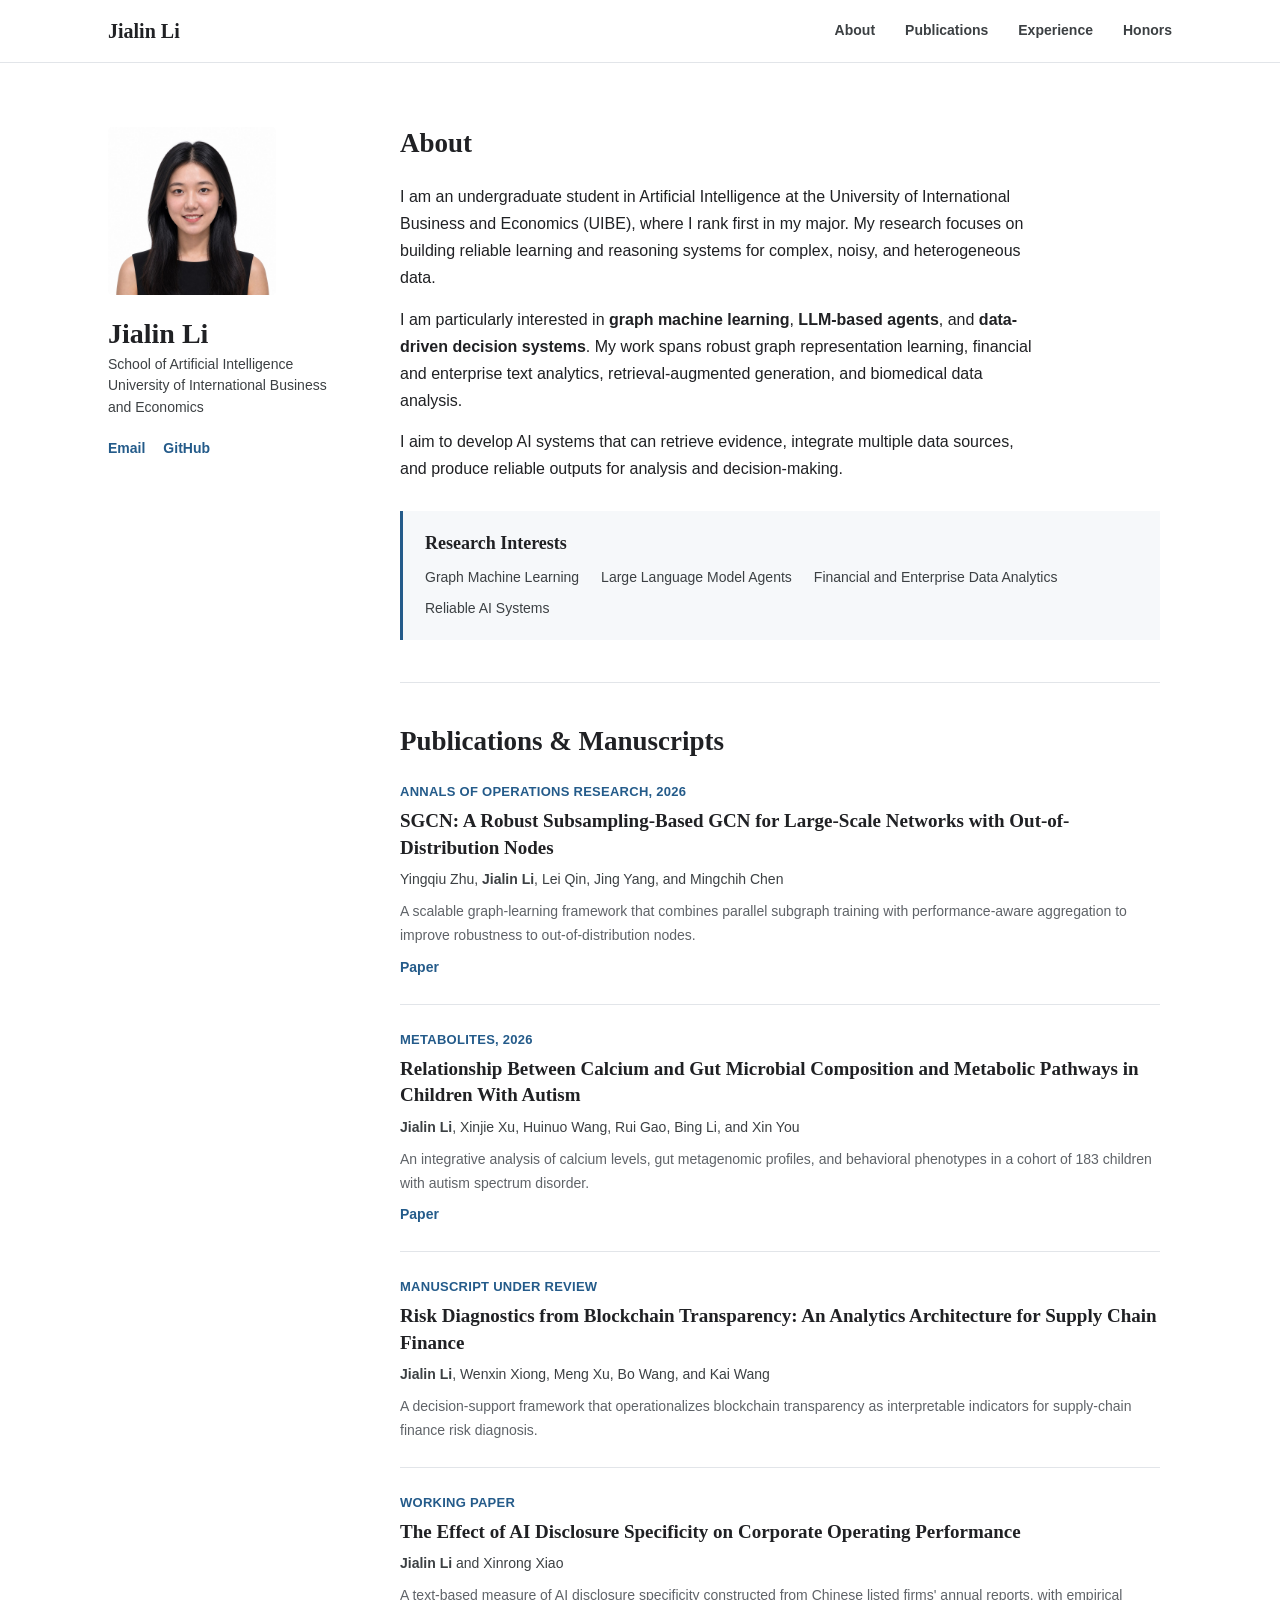
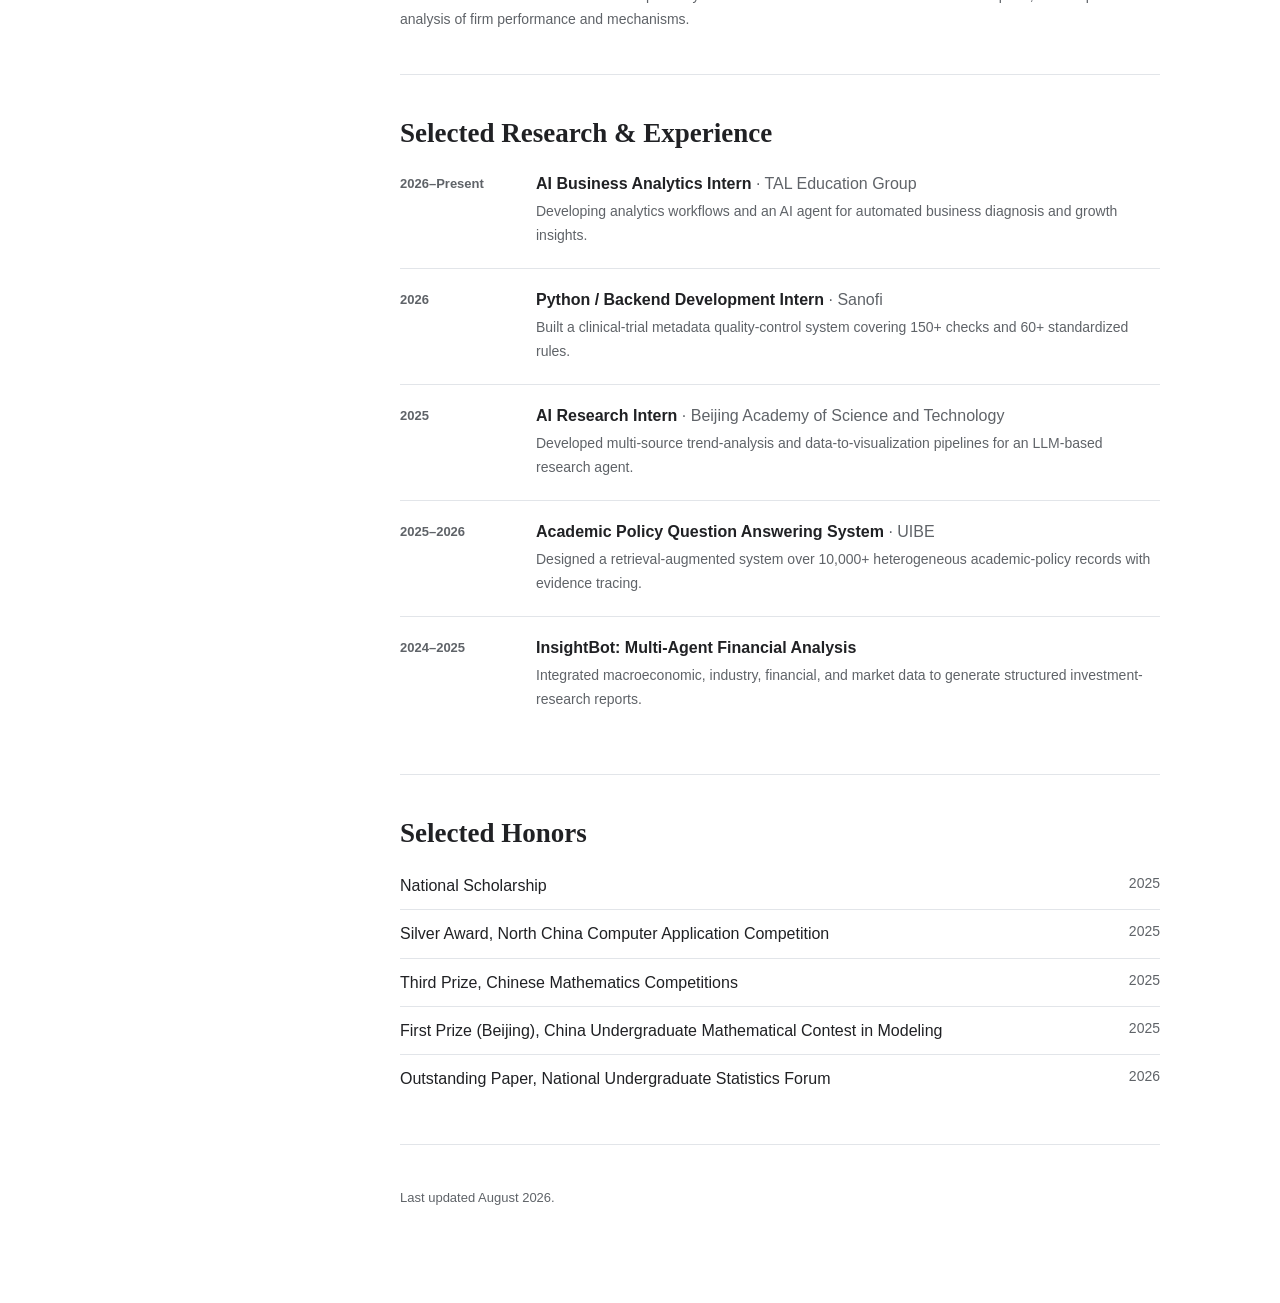
==== commit db69b107: "Update index.html" ====
--- a/index.html
+++ b/index.html
@@ -29,8 +29,7 @@
     <aside class="profile" aria-label="Profile">
       <img class="portrait" src="assets/avatar.jpg" alt="Portrait of Jialin Li" />
       <h1>Jialin Li</h1>
-      <p class="role">Undergraduate Researcher</p>
-      <p class="affiliation">School of Artificial Intelligence and Data Science<br />University of International Business and Economics</p>
+      <p class="affiliation">School of Artificial Intelligence<br />University of International Business and Economics</p>
       <div class="profile-links" aria-label="External links">
         <a href="mailto:202393019@uibe.edu.cn">Email</a>
         <a href="https://github.com/Jaliiina" target="_blank" rel="noreferrer">GitHub</a>
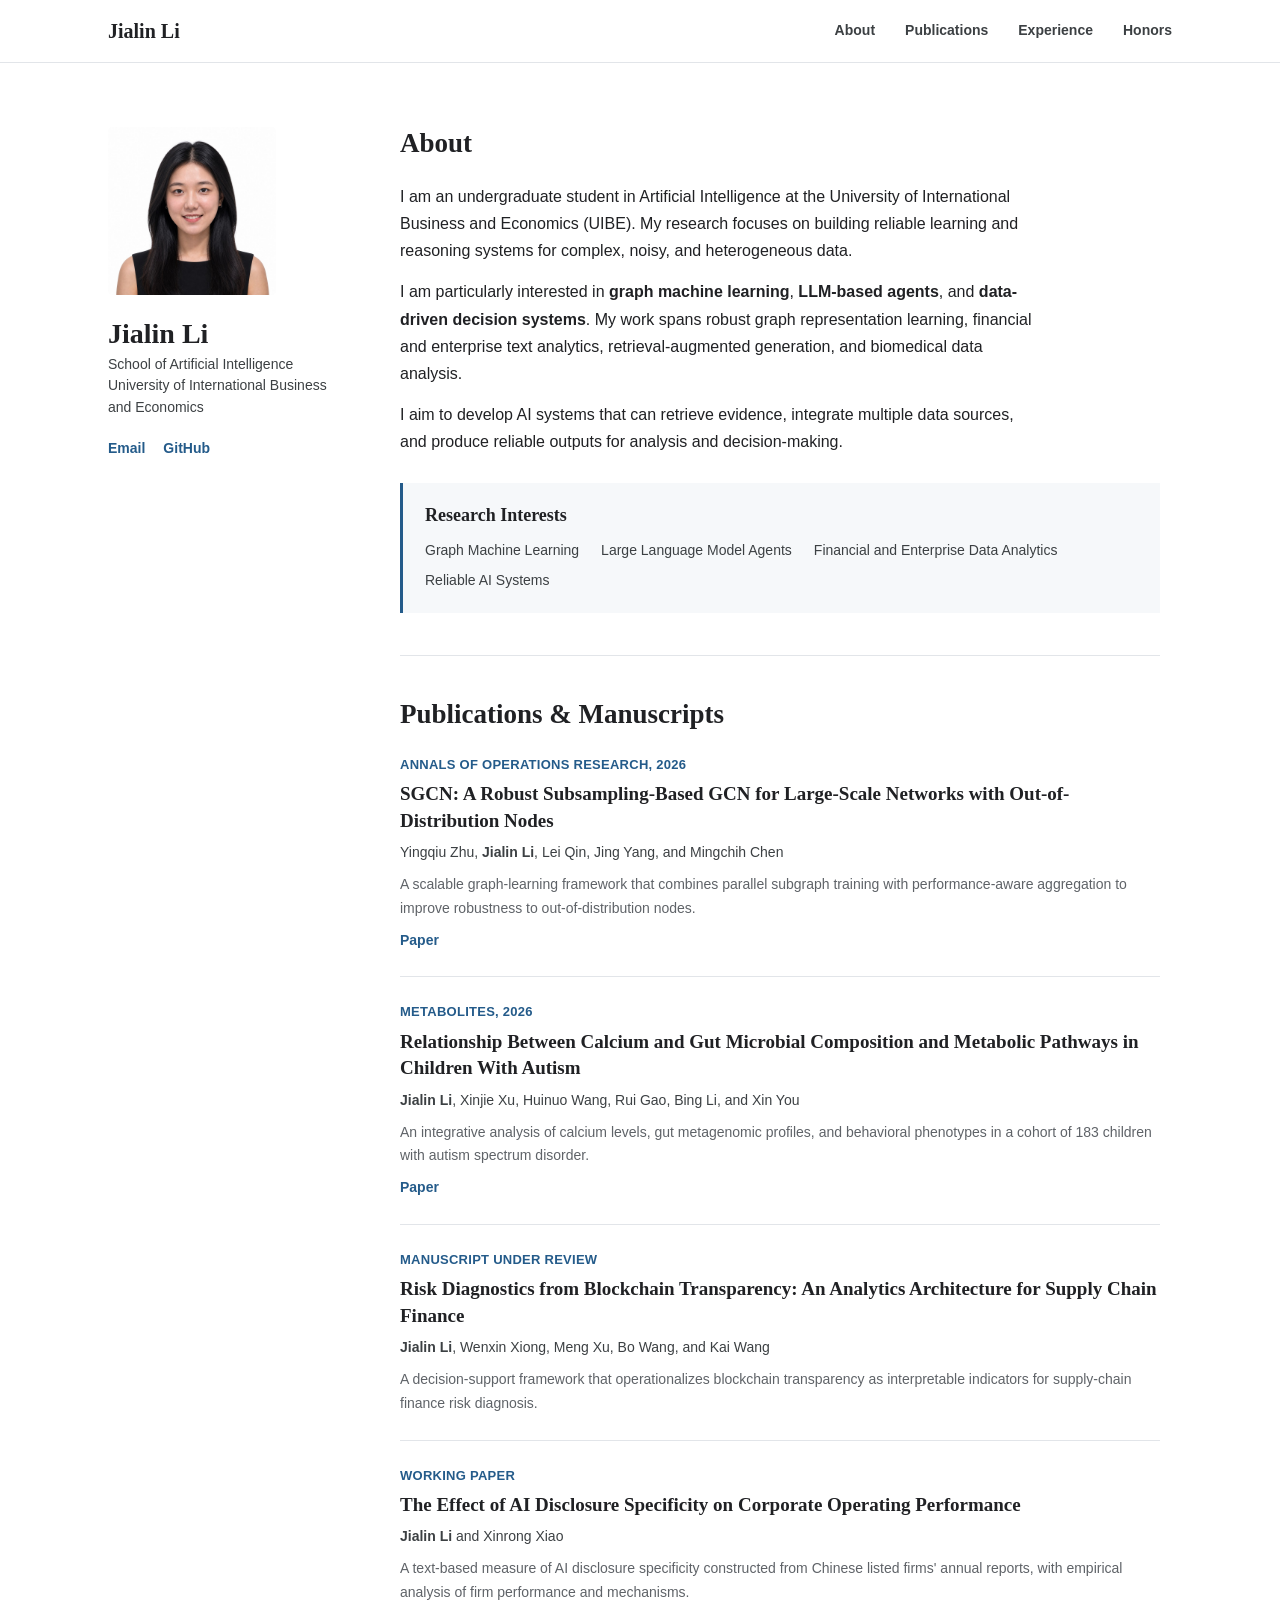
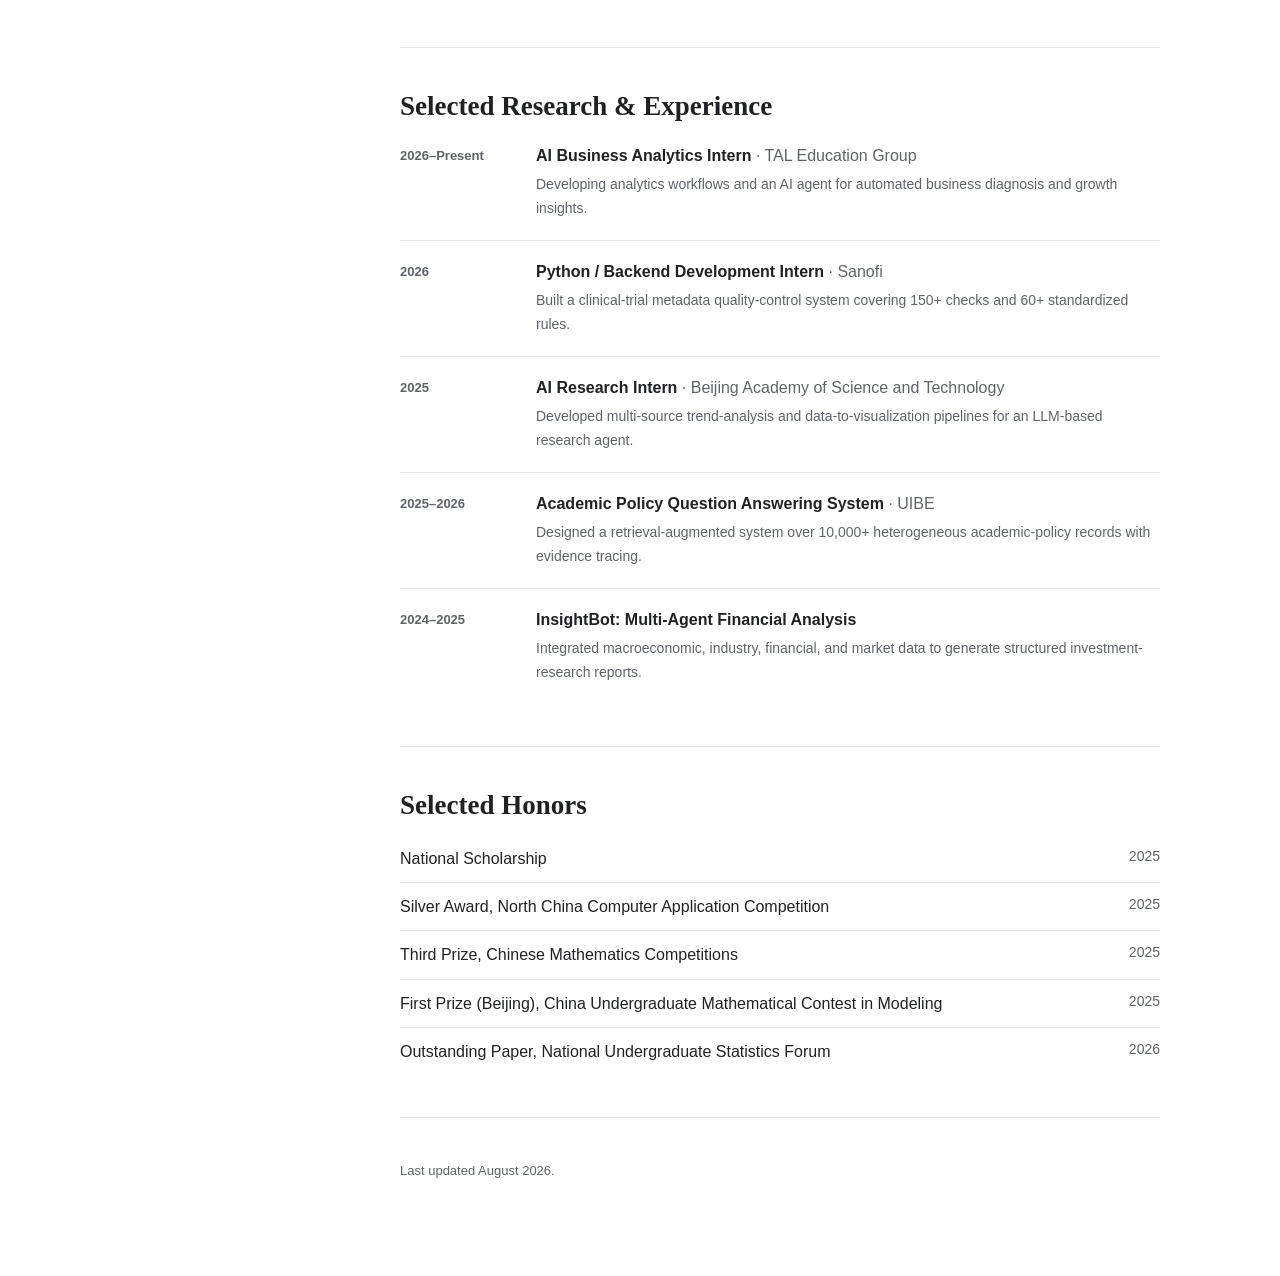
==== commit 5ed3c298: "Update index.html" ====
--- a/index.html
+++ b/index.html
@@ -39,7 +39,7 @@
     <div class="main-column">
       <section id="about" class="section intro">
         <h2>About</h2>
-        <p>I am an undergraduate student in Artificial Intelligence at the University of International Business and Economics (UIBE), where I rank first in my major. My research focuses on building reliable learning and reasoning systems for complex, noisy, and heterogeneous data.</p>
+        <p>I am an undergraduate student in Artificial Intelligence at the University of International Business and Economics (UIBE). My research focuses on building reliable learning and reasoning systems for complex, noisy, and heterogeneous data.</p>
         <p>I am particularly interested in <strong>graph machine learning</strong>, <strong>LLM-based agents</strong>, and <strong>data-driven decision systems</strong>. My work spans robust graph representation learning, financial and enterprise text analytics, retrieval-augmented generation, and biomedical data analysis.</p>
         <p>I aim to develop AI systems that can retrieve evidence, integrate multiple data sources, and produce reliable outputs for analysis and decision-making.</p>
         <div class="research-interests" aria-labelledby="interests-title">
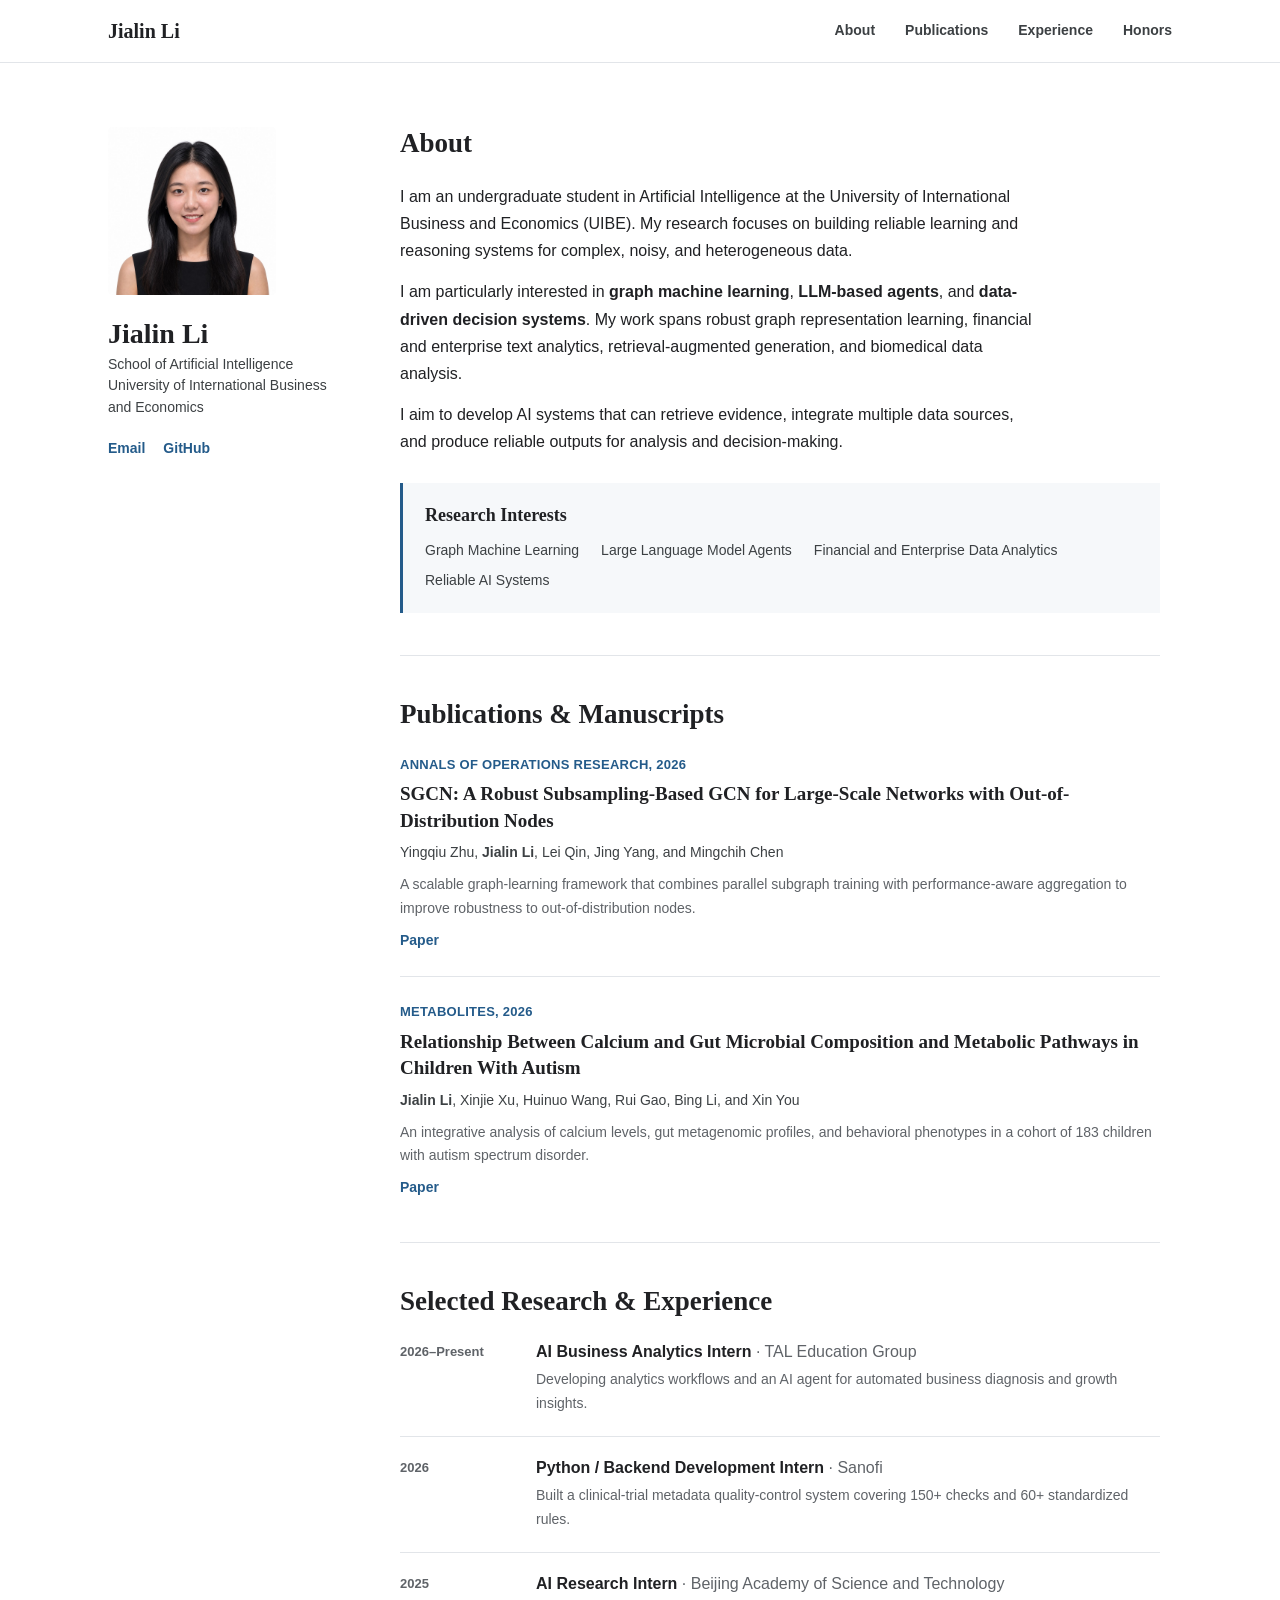
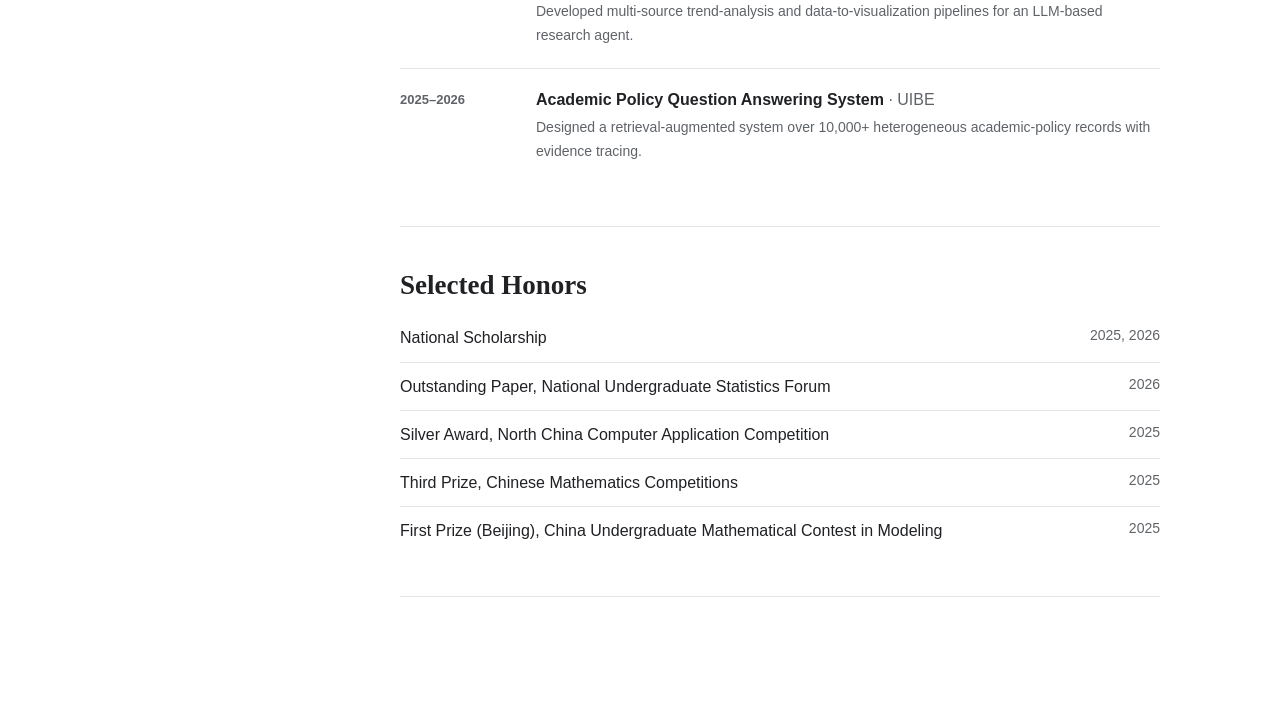
==== commit b87e0b89: "Update index.html" ====
--- a/index.html
+++ b/index.html
@@ -66,18 +66,6 @@
           <p class="pub-note">An integrative analysis of calcium levels, gut metagenomic profiles, and behavioral phenotypes in a cohort of 183 children with autism spectrum disorder.</p>
           <p class="pub-links"><a href="https://doi.org/10.3390/metabo16060405" target="_blank" rel="noopener">Paper</a></p>
         </article>
-        <article class="publication">
-          <p class="pub-status">Manuscript under review</p>
-          <h3>Risk Diagnostics from Blockchain Transparency: An Analytics Architecture for Supply Chain Finance</h3>
-          <p class="authors"><strong>Jialin Li</strong>, Wenxin Xiong, Meng Xu, Bo Wang, and Kai Wang</p>
-          <p class="pub-note">A decision-support framework that operationalizes blockchain transparency as interpretable indicators for supply-chain finance risk diagnosis.</p>
-        </article>
-        <article class="publication">
-          <p class="pub-status">Working paper</p>
-          <h3>The Effect of AI Disclosure Specificity on Corporate Operating Performance</h3>
-          <p class="authors"><strong>Jialin Li</strong> and Xinrong Xiao</p>
-          <p class="pub-note">A text-based measure of AI disclosure specificity constructed from Chinese listed firms' annual reports, with empirical analysis of firm performance and mechanisms.</p>
-        </article>
       </section>
 
       <section id="experience" class="section">
@@ -87,21 +75,20 @@
           <article class="entry"><div class="entry-date">2026</div><div><h3>Python / Backend Development Intern <span>· Sanofi</span></h3><p>Built a clinical-trial metadata quality-control system covering 150+ checks and 60+ standardized rules.</p></div></article>
           <article class="entry"><div class="entry-date">2025</div><div><h3>AI Research Intern <span>· Beijing Academy of Science and Technology</span></h3><p>Developed multi-source trend-analysis and data-to-visualization pipelines for an LLM-based research agent.</p></div></article>
           <article class="entry"><div class="entry-date">2025–2026</div><div><h3>Academic Policy Question Answering System <span>· UIBE</span></h3><p>Designed a retrieval-augmented system over 10,000+ heterogeneous academic-policy records with evidence tracing.</p></div></article>
-          <article class="entry"><div class="entry-date">2024–2025</div><div><h3>InsightBot: Multi-Agent Financial Analysis</h3><p>Integrated macroeconomic, industry, financial, and market data to generate structured investment-research reports.</p></div></article>
         </div>
       </section>
 
       <section id="honors" class="section">
         <h2>Selected Honors</h2>
         <ul class="honors-list">
-          <li><span>National Scholarship</span><time>2025</time></li>
+          <li><span>National Scholarship</span><time>2025, 2026</time></li>
+          <li><span>Outstanding Paper, National Undergraduate Statistics Forum</span><time>2026</time></li>
           <li><span>Silver Award, North China Computer Application Competition</span><time>2025</time></li>
           <li><span>Third Prize, Chinese Mathematics Competitions</span><time>2025</time></li>
           <li><span>First Prize (Beijing), China Undergraduate Mathematical Contest in Modeling</span><time>2025</time></li>
-          <li><span>Outstanding Paper, National Undergraduate Statistics Forum</span><time>2026</time></li>
         </ul>
       </section>
-      <footer><p>Last updated August 2026.</p></footer>
+      
     </div>
   </main>
 </body>
